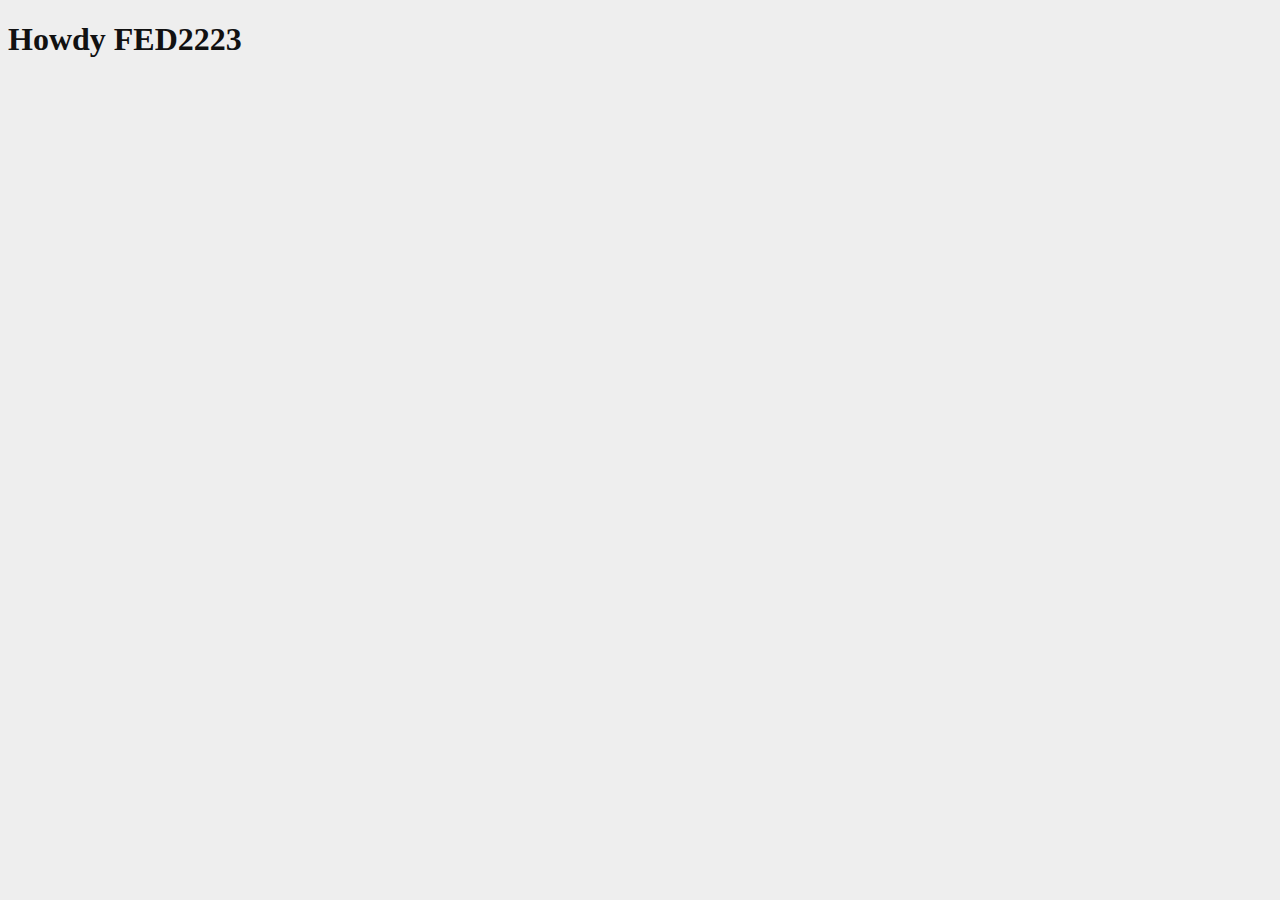
==== index.html @ 49d8e90b "Add files via upload" ====
<!doctype html>
<html lang="nl">
	
<head>
	<meta charset="UTF-8">
	<meta name="author" content="jouw naam">
	<meta name="viewport" content="width=device-width, initial-scale=1">
	
	<title>Howdy FED2223</title>
	
	<link href="styles/style.css" rel="stylesheet">
	<link rel="icon" type="image/svg+xml" href="images/favicon.svg">
</head>

<body>
	<h1>Howdy FED2223</h1>

	<script defer src="scripts/script.js"></script>
</body>
	
</html>
---- styles/style.css ----
/**************/
/* CSS REMEDY */
/**************/
*, *::after, *::before {
  box-sizing:border-box;  
}

button, summary {
	cursor: pointer;
}





/*********************/
/* CUSTOM PROPERTIES */
/*********************/
:root {
	/* startje */
	--color-text:#111;
	--color-background:#eee;
}





/****************/
/* JOUW STYLING */
/****************/

/* jouw code */

body {
  color:var(--color-text);
  background-color:var(--color-background);
}
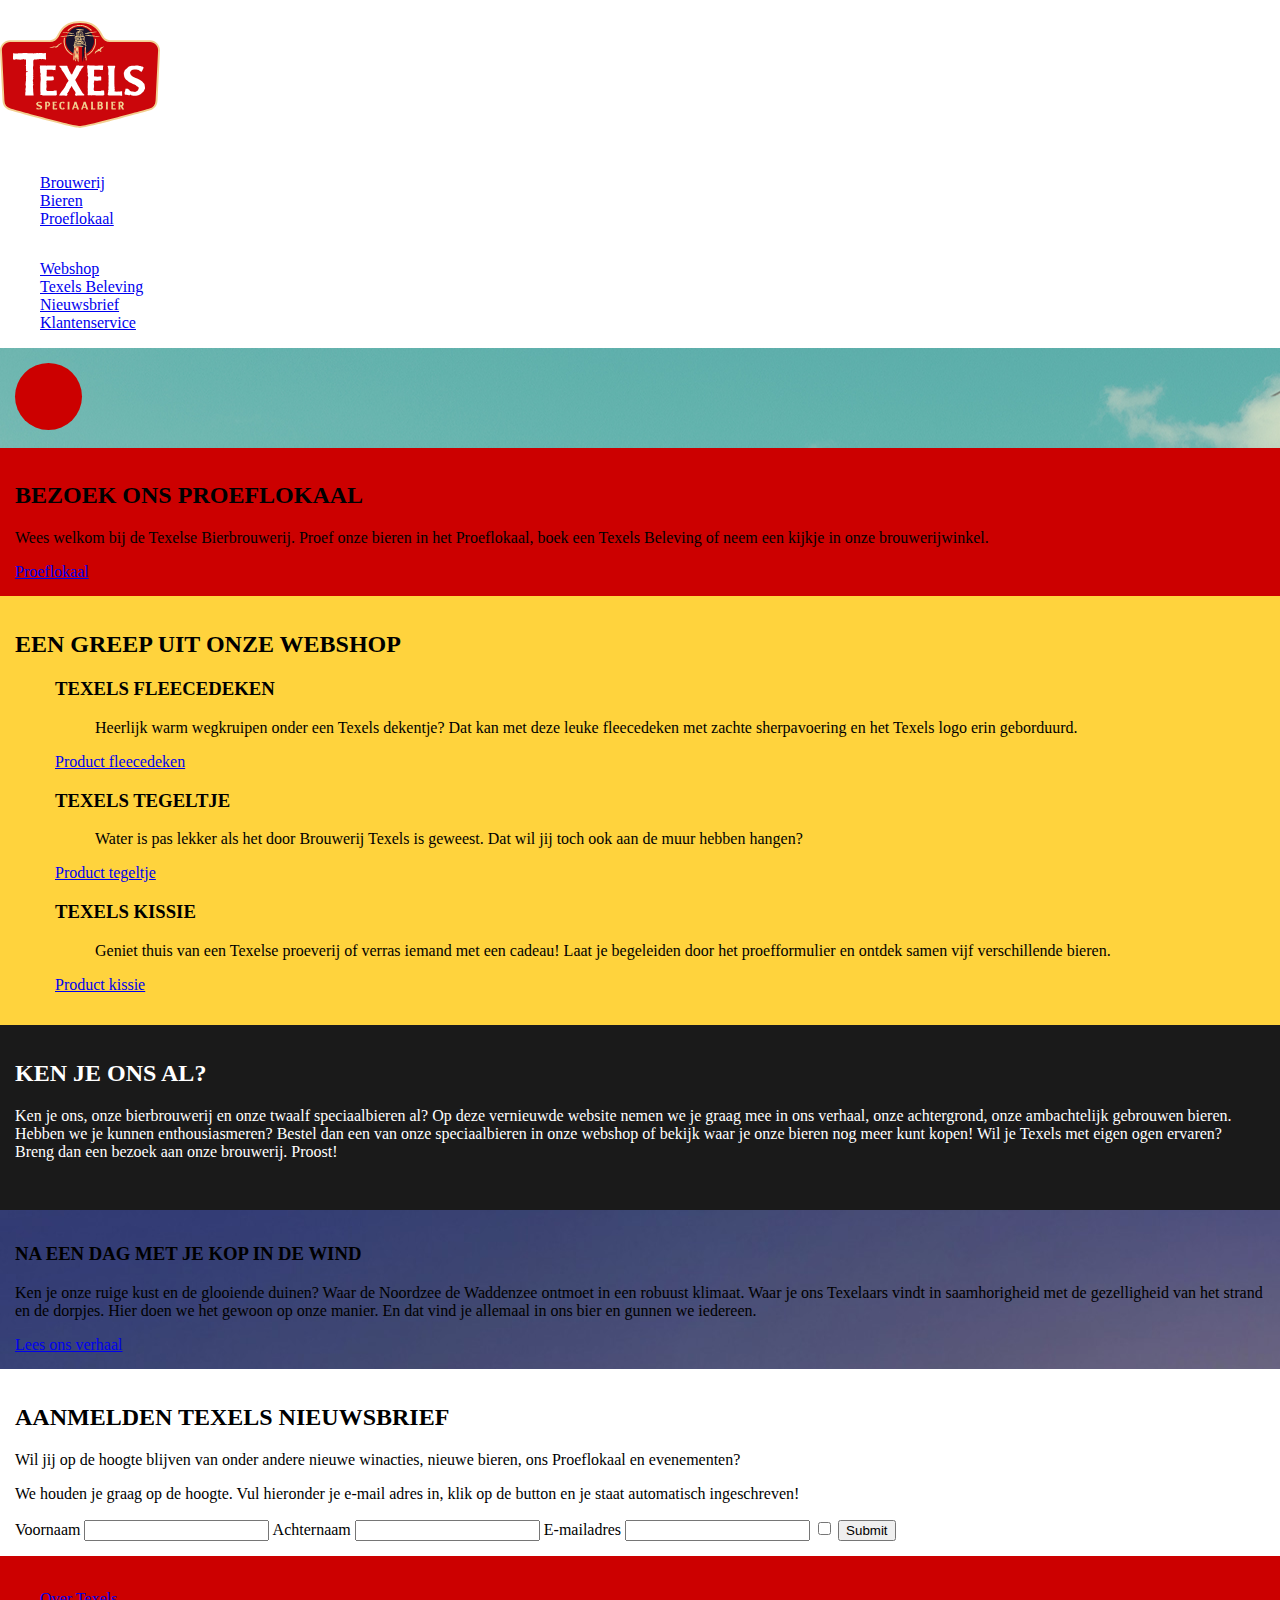
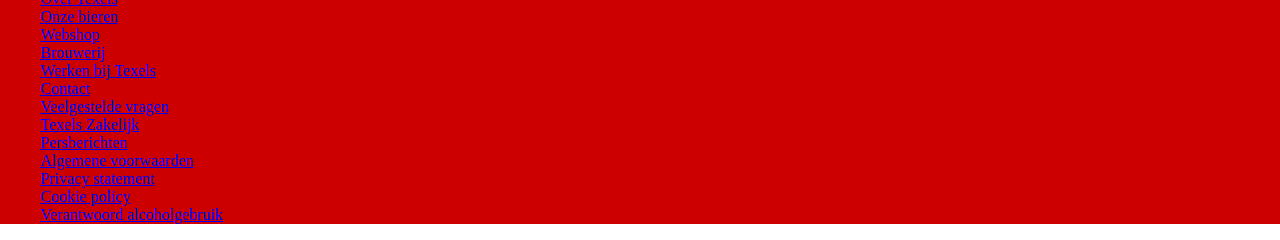
==== commit 2fe8b09a: "Add files via upload" ====
--- a/index.html
+++ b/index.html
@@ -3,17 +3,159 @@
 	
 <head>
 	<meta charset="UTF-8">
-	<meta name="author" content="jouw naam">
+	<meta name="author" content="Lars van Veldhuizen">
 	<meta name="viewport" content="width=device-width, initial-scale=1">
 	
-	<title>Howdy FED2223</title>
+	<title>Texels FED2223</title>
 	
 	<link href="styles/style.css" rel="stylesheet">
-	<link rel="icon" type="image/svg+xml" href="images/favicon.svg">
+	<link rel="icon" type="image/svg+xml" href="images/Texels_Logo.svg">
 </head>
 
 <body>
-	<h1>Howdy FED2223</h1>
+	<header>
+		<h1><img src="images/Texels_Logo.svg" alt="Logo"/></h1>
+		<nav>
+			<ul>
+				<li>
+					<a href="#">Brouwerij</a>
+				</li>
+				<li>
+					<a href="bieren.html">Bieren</a>
+				</li>
+				<li>
+					<a href="#">Proeflokaal</a>
+				</li>
+			</ul>
+		</nav>
+		<nav>
+			<ul>
+				<li>
+					<a href="#">Webshop</a>	
+				</li>
+				<li>
+					<a href="#">Texels Beleving</a>
+				</li>
+				<li>
+					<a href="#">Nieuwsbrief</a>
+				</li>
+				<li>
+					<a href="#">Klantenservice</a>
+				</li>
+			</ul>
+		</nav>
+	</header>
+
+	<main>
+		<section>
+			<button></button>
+		</section>
+		<section>
+			<h2>Bezoek ons Proeflokaal</h2>
+			<p>Wees welkom bij de Texelse Bierbrouwerij. Proef onze bieren in het Proeflokaal, boek een Texels Beleving of neem een kijkje in onze brouwerijwinkel.</p>
+			<a href="#">Proeflokaal</a>
+			<image></image>
+		</section>
+		<section>
+			<h2>Een greep uit onze webshop</h2>
+			<ul>
+				<li>
+					<h3>Texels fleecedeken</h3>
+					<figure><figcaption>Heerlijk warm wegkruipen onder een Texels dekentje? Dat kan met deze leuke fleecedeken met zachte sherpavoering en het Texels logo erin geborduurd.</figcaption></figure>
+					<a href="#">Product fleecedeken</a>
+				</li>
+				<li>
+					<h3>Texels tegeltje</h3>
+					<figure><figcaption>Water is pas lekker als het door Brouwerij Texels is geweest. Dat wil jij toch ook aan de muur hebben hangen?</figcaption></figure>
+					<a href="#">Product tegeltje</a>
+				</li>
+				<li>
+					<h3>Texels kissie</h3>
+					<figure><figcaption>Geniet thuis van een Texelse proeverij of verras iemand met een cadeau! Laat je begeleiden door het proefformulier en ontdek samen vijf verschillende bieren.</figcaption></figure>
+					<a href="#">Product kissie</a>
+				</li>
+			</ul>
+		</section>
+		<section>
+			<h2>Ken je ons al?</h2>
+			<p>Ken je ons, onze bierbrouwerij en onze twaalf speciaalbieren al? Op deze vernieuwde website nemen we je graag mee in ons verhaal, onze achtergrond, onze ambachtelijk gebrouwen bieren. Hebben we je kunnen enthousiasmeren? Bestel dan een van onze speciaalbieren in onze webshop of bekijk waar je onze bieren nog meer kunt kopen! Wil je Texels met eigen ogen ervaren? Breng dan een bezoek aan onze brouwerij. Proost!</p>
+			<image></image>
+		</section>
+		<section>
+			<div>
+				<h3>Na een dag met je kop in de wind</h3>
+				<p>Ken je onze ruige kust en de glooiende duinen? Waar de Noordzee de Waddenzee ontmoet in een robuust klimaat. Waar je ons Texelaars vindt in saamhorigheid met de gezelligheid van het strand en de dorpjes. Hier doen we het gewoon op onze manier. En dat vind je allemaal in ons bier en gunnen we iedereen.</p>
+				<a href="#">Lees ons verhaal</a>
+			</div>
+		</section>
+		<section>
+			<h2>Aanmelden Texels nieuwsbrief</h2>
+			<p>Wil jij op de hoogte blijven van onder andere nieuwe winacties, nieuwe bieren, ons Proeflokaal en evenementen?</p>
+			<p>We houden je graag op de hoogte. Vul hieronder je e-mail adres in, klik op de button en je staat automatisch ingeschreven! </p>
+			<form>
+				<label for="Vnaam">Voornaam</label>
+				<input type="text" label="Vnaam">
+				<label for="Anaam">Achternaam</label>
+				<input type="text" label="Anaam">
+				<label for="Email">E-mailadres</label>
+				<input type="text" label="Email">
+				<label for="Nieuws"></label>
+				<input type="checkbox" label="Nieuws">
+				<label for="Aanmelden"></label>
+				<input type="submit" label="Aanmelden">
+			</form>
+		</section>
+	</main>
+
+	<footer>
+		<image></image>
+		<image></image>
+		<image></image>
+		<image></image>
+		<image></image>
+		<ul>
+			<li>
+				<a href="#">Over Texels</a>
+			</li>
+			<li>
+				<a href="bieren.html">Onze bieren</a>
+			</li>
+			<li>
+				<a href="#">Webshop</a>
+			</li>
+			<li>
+				<a href="#">Brouwerij</a>
+			</li>
+			<li>
+				<a href="#">Werken bij Texels</a>
+			</li>
+			<li>
+				<a href="#">Contact</a>
+			</li>
+			<li>
+				<a href="#">Veelgestelde vragen</a>
+			</li>
+			<li>
+				<a href="#">Texels Zakelijk</a>
+			</li>
+			<li>
+				<a href="#">Persberichten</a>
+			</li>
+			<li>
+				<a href="#">Algemene voorwaarden</a>
+			</li>
+			<li>
+				<a href="#">Privacy statement</a>
+			</li>
+			<li>
+				<a href="#">Cookie policy</a>
+			</li>
+			<li>
+				<a href="#">Verantwoord alcoholgebruik</a>
+			</li>
+		</ul>
+	</footer>
+
 
 	<script defer src="scripts/script.js"></script>
 </body>
--- a/styles/style.css
+++ b/styles/style.css
@@ -17,9 +17,14 @@
 /* CUSTOM PROPERTIES */
 /*********************/
 :root {
-	/* startje */
-	--color-text:#111;
-	--color-background:#eee;
+	--font-titels: "Interstate", sans-serif;
+	--font-platte_tekst: "Garamond", sans-serif;
+	--color-huisstijl-zwart:rgb(0, 0, 0);
+	--color-huisstijl-grijs:rgb(26, 26, 26);
+	--color-huisstijl-wit:rgb(255, 255, 255);
+	--color-huisstijl-rood: rgb(204, 0, 0); 
+	--color-huisstijl-geel: rgb(255, 211, 61);
+
 }
 
 
@@ -30,10 +35,117 @@
 /* JOUW STYLING */
 /****************/
 
-/* jouw code */
-
 body {
   color:var(--color-text);
   background-color:var(--color-background);
+  margin: 0;
 }
 
+h2, h3{
+	text-transform: uppercase;
+}
+
+ul{
+	list-style-type: none;
+}
+
+/**********/
+/* HEADER */
+/**********/
+
+header{
+	display: grid;
+	background-color: var(--color-huisstijl-wit);
+	width: 100%;
+}
+
+header ul{
+	display: grid;
+
+}
+
+h1 img{
+	width: 5em;
+}
+
+/************/
+/* SECTIONS */
+/************/
+section{
+	padding: 15px;
+}
+
+
+/*************/
+/* SECTION 1 */
+/*************/
+
+section:nth-child(1){
+	background-image: url("/images/Achtergrond.jpeg");
+	width: 100%;
+
+}
+
+section:nth-child(1) button{
+	height: 5em;
+	width: 5em;
+	background-color: var(--color-huisstijl-rood);
+	border-radius: 5em;
+	border: none;
+
+}
+
+/*************/
+/* SECTION 2 */
+/*************/
+section:nth-child(2){
+	background-color: var(--color-huisstijl-rood);
+	width: 100%;
+
+}
+
+
+/*************/
+/* SECTION 3 */
+/*************/
+section:nth-child(3){
+	background-color: var(--color-huisstijl-geel);
+	width: 100%;
+
+}
+
+/*************/
+/* SECTION 4 */
+/*************/
+section:nth-child(4){
+	background-color: var(--color-huisstijl-grijs);
+	color: var(--color-huisstijl-wit);
+	width: 100%;
+
+
+}
+
+/*************/
+/* SECTION 5 */
+/*************/
+section:nth-child(5){
+	background-image: url("/images/Strand_met_zonsondergang.jpeg");
+	width: 100%;
+
+}
+
+/*************/
+/* SECTION 6 */
+/*************/
+section:nth-child(6){
+	background-color: var(--color-huisstijl-wit);
+	width: 100%;
+
+}
+
+/**********/
+/* FOOTER */
+/**********/
+footer{
+	background-color: var(--color-huisstijl-rood);
+}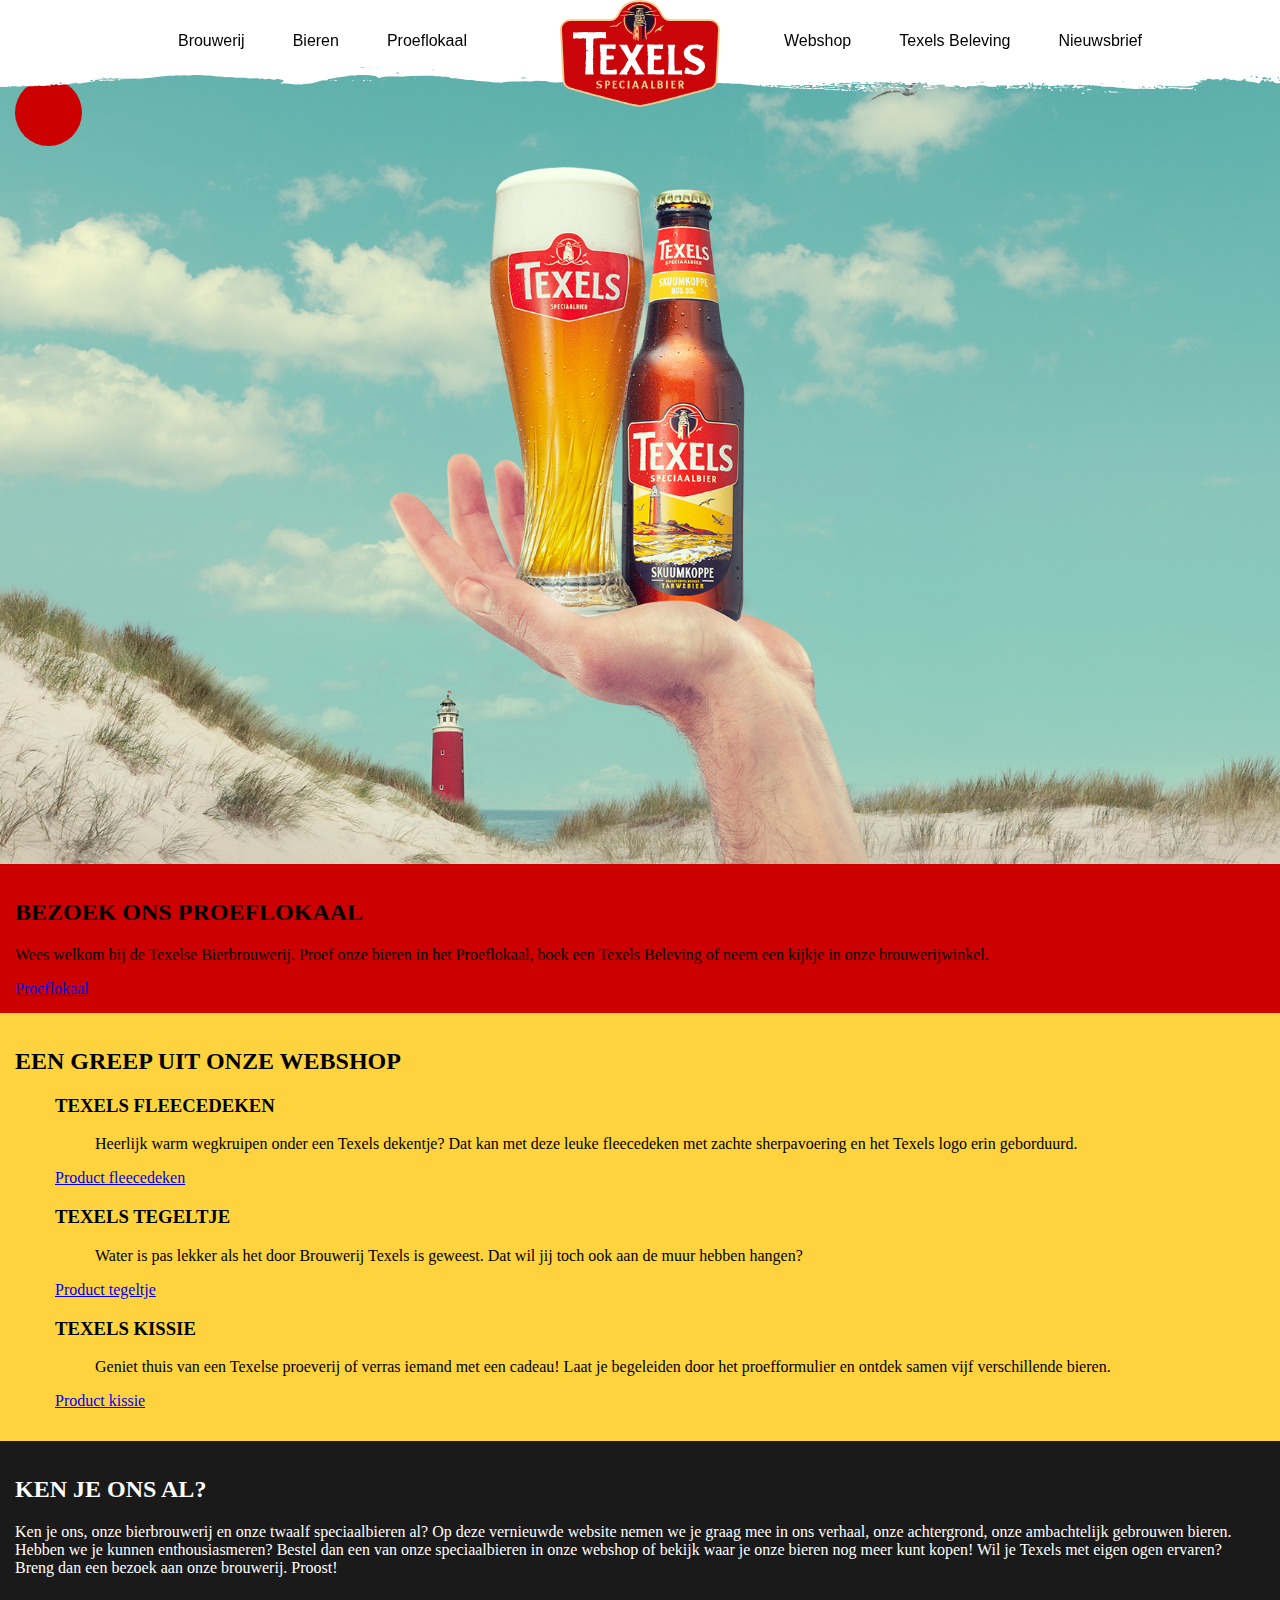
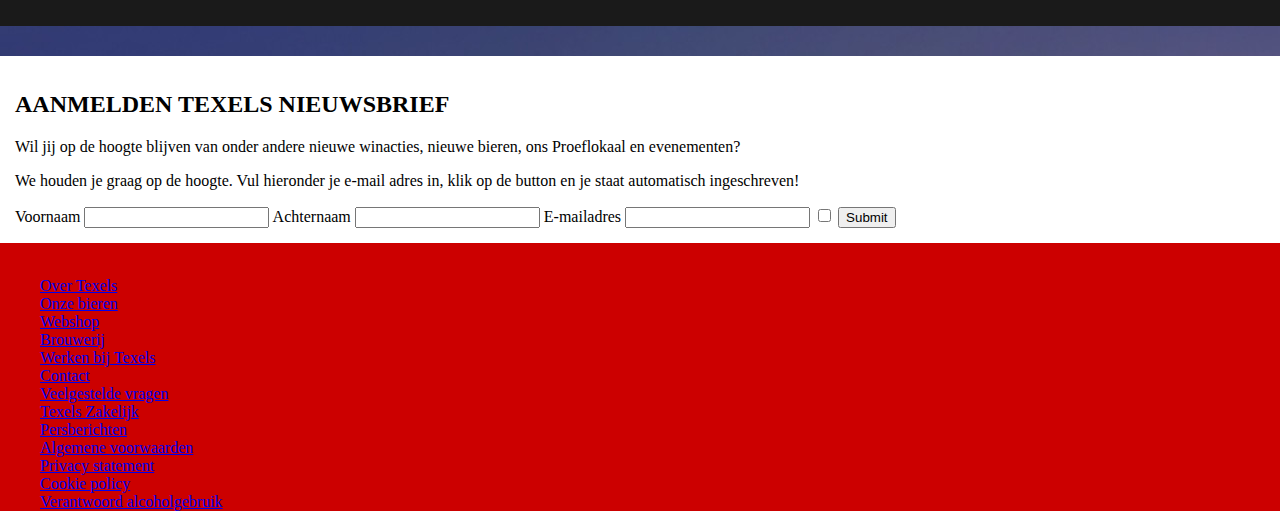
==== commit 4293085c: "Add files via upload" ====
--- a/index.html
+++ b/index.html
@@ -14,8 +14,11 @@
 
 <body>
 	<header>
+
 		<h1><img src="images/Texels_Logo.svg" alt="Logo"/></h1>
+		
 		<nav>
+			<button><img aria-hidden="true" src="images/icon-menu.svg" alt="hamburger_menu" /></button>
 			<ul>
 				<li>
 					<a href="#">Brouwerij</a>
@@ -26,10 +29,6 @@
 				<li>
 					<a href="#">Proeflokaal</a>
 				</li>
-			</ul>
-		</nav>
-		<nav>
-			<ul>
 				<li>
 					<a href="#">Webshop</a>	
 				</li>
@@ -39,12 +38,12 @@
 				<li>
 					<a href="#">Nieuwsbrief</a>
 				</li>
-				<li>
-					<a href="#">Klantenservice</a>
-				</li>
 			</ul>
 		</nav>
 	</header>
+	<div></div>
+	
+	
 
 	<main>
 		<section>
--- a/styles/style.css
+++ b/styles/style.css
@@ -32,7 +32,7 @@
 
 
 /****************/
-/* JOUW STYLING */
+/* ALGEMEEN */
 /****************/
 
 body {
@@ -49,24 +49,196 @@
 	list-style-type: none;
 }
 
+
+
+
+
+/****************/
+/* JS CLASSLIST */
+/****************/
+.menuOpen{
+	bottom:0;
+	background-color: var(--color-huisstijl-grijs);
+	position: fixed;
+	top: 4em;
+}
+
+.tekstKleurWit{
+	color: var(--color-huisstijl-wit);
+
+}
+
+.centerMenu{
+	transform: translateY(0%);
+}
+
+
+
+
+
+
+
 /**********/
 /* HEADER */
 /**********/
 
 header{
+	width: 100%;
 	display: grid;
 	background-color: var(--color-huisstijl-wit);
-	width: 100%;
-}
-
-header ul{
-	display: grid;
-
-}
-
-h1 img{
+	position:fixed;
+	bottom: -6em;
+	left:0; 
+	right:0;
+	z-index: 50;
+	transition: 0.3s;
+}
+
+@media (min-width:60em) {
+	header {
+		position:sticky;
+		top: 0em;
+		bottom:unset;
+		height: 4em;
+	}
+}
+
+header::after{
+	background-image: url("../images/white-paint-down.svg");
+	content: "";
+    display: block;
+    width: 100%;
+    position: absolute;
+    top: 4rem;
+    left: 0;
+    padding-top: 30px;
+    background-position: 50%;
+    z-index: 0;
+}
+
+header button{
+	background: none;
+	border: 0;
+	position: fixed;
+	bottom: .5em;
+	left: .5em;
+}
+
+@media (min-width:60em) {
+	header button{
+		display: none;
+	}
+}
+
+header h1{
+	margin:0;
+}
+
+header nav{
+	z-index: 100;
+
+}
+
+
+header nav ul{
+	display: flex;
+	justify-content: center;
+	flex-direction: column;
+	transform: translateY(100%);
+}
+
+@media (min-width:60em){
+	header nav ul{
+		display: flex;
+		padding-top: 1em;
+		justify-content: center;
+		flex-direction: row;
+		transform: translateY(0%);
+	}
+}
+
+header h1 img{
 	width: 5em;
-}
+	position: fixed;
+	top: 0;
+	left: 50%;
+	right: 50%;
+	transform: translateX(-50%);
+	z-index: 10;
+}
+
+header nav ul li{
+	text-align: center;
+}
+
+header nav ul li:nth-child(3) {
+	margin-right: 0;
+}
+
+header nav ul li:nth-child(4) {
+	margin-left: 0;
+}
+
+
+@media (min-width:60em){
+header nav ul li:nth-child(3) {
+	margin-right: 100px;
+}
+
+header nav ul li:nth-child(4) {
+	margin-left: 169px;
+}
+}
+
+
+header nav ul li a{
+	padding: 24px;	
+	color: black;
+	font-family: var(--font-titels);
+	text-decoration: none;
+}
+
+
+
+
+
+
+
+/********/
+/* DIVS */
+/********/
+
+body div:nth-of-type(1){
+	background-color: white;
+	position:sticky;
+	top: 0em;
+	bottom:unset;
+	height: 4em;
+	z-index: 0;
+}
+
+@media (min-width:60em){
+body div:nth-of-type(1){
+	display: none;
+}
+}
+
+body div:nth-of-type(1)::after{
+	background-image: url("../images/white-paint-down.svg");
+	content: "";
+    display: block;
+    width: 100%;
+    position: absolute;
+    top: 4rem;
+    left: 0;
+    padding-top: 30px;
+    background-position: 50%;
+    z-index: 0;
+}
+
+
+
+
 
 /************/
 /* SECTIONS */
@@ -76,14 +248,20 @@
 }
 
 
-/*************/
-/* SECTION 1 */
-/*************/
+
+
+
+/****************/
+/* VIDEO SECTION*/
+/****************/
 
 section:nth-child(1){
-	background-image: url("/images/Achtergrond.jpeg");
-	width: 100%;
-
+	background-image: url("../images/Achtergrond.jpeg");
+	background-size: cover;
+	background-position: center;
+	background-repeat: no-repeat;
+	height: 50em;
+	width: 100%;
 }
 
 section:nth-child(1) button{
@@ -95,6 +273,10 @@
 
 }
 
+
+
+
+
 /*************/
 /* SECTION 2 */
 /*************/
@@ -113,6 +295,10 @@
 	width: 100%;
 
 }
+
+
+
+
 
 /*************/
 /* SECTION 4 */
@@ -125,14 +311,22 @@
 
 }
 
+
+
+
+
 /*************/
 /* SECTION 5 */
 /*************/
 section:nth-child(5){
-	background-image: url("/images/Strand_met_zonsondergang.jpeg");
-	width: 100%;
-
-}
+	background-image: url("../images/Strand_met_zonsondergang.jpeg");
+	width: 100%;
+
+}
+
+
+
+
 
 /*************/
 /* SECTION 6 */
@@ -142,6 +336,10 @@
 	width: 100%;
 
 }
+
+
+
+
 
 /**********/
 /* FOOTER */
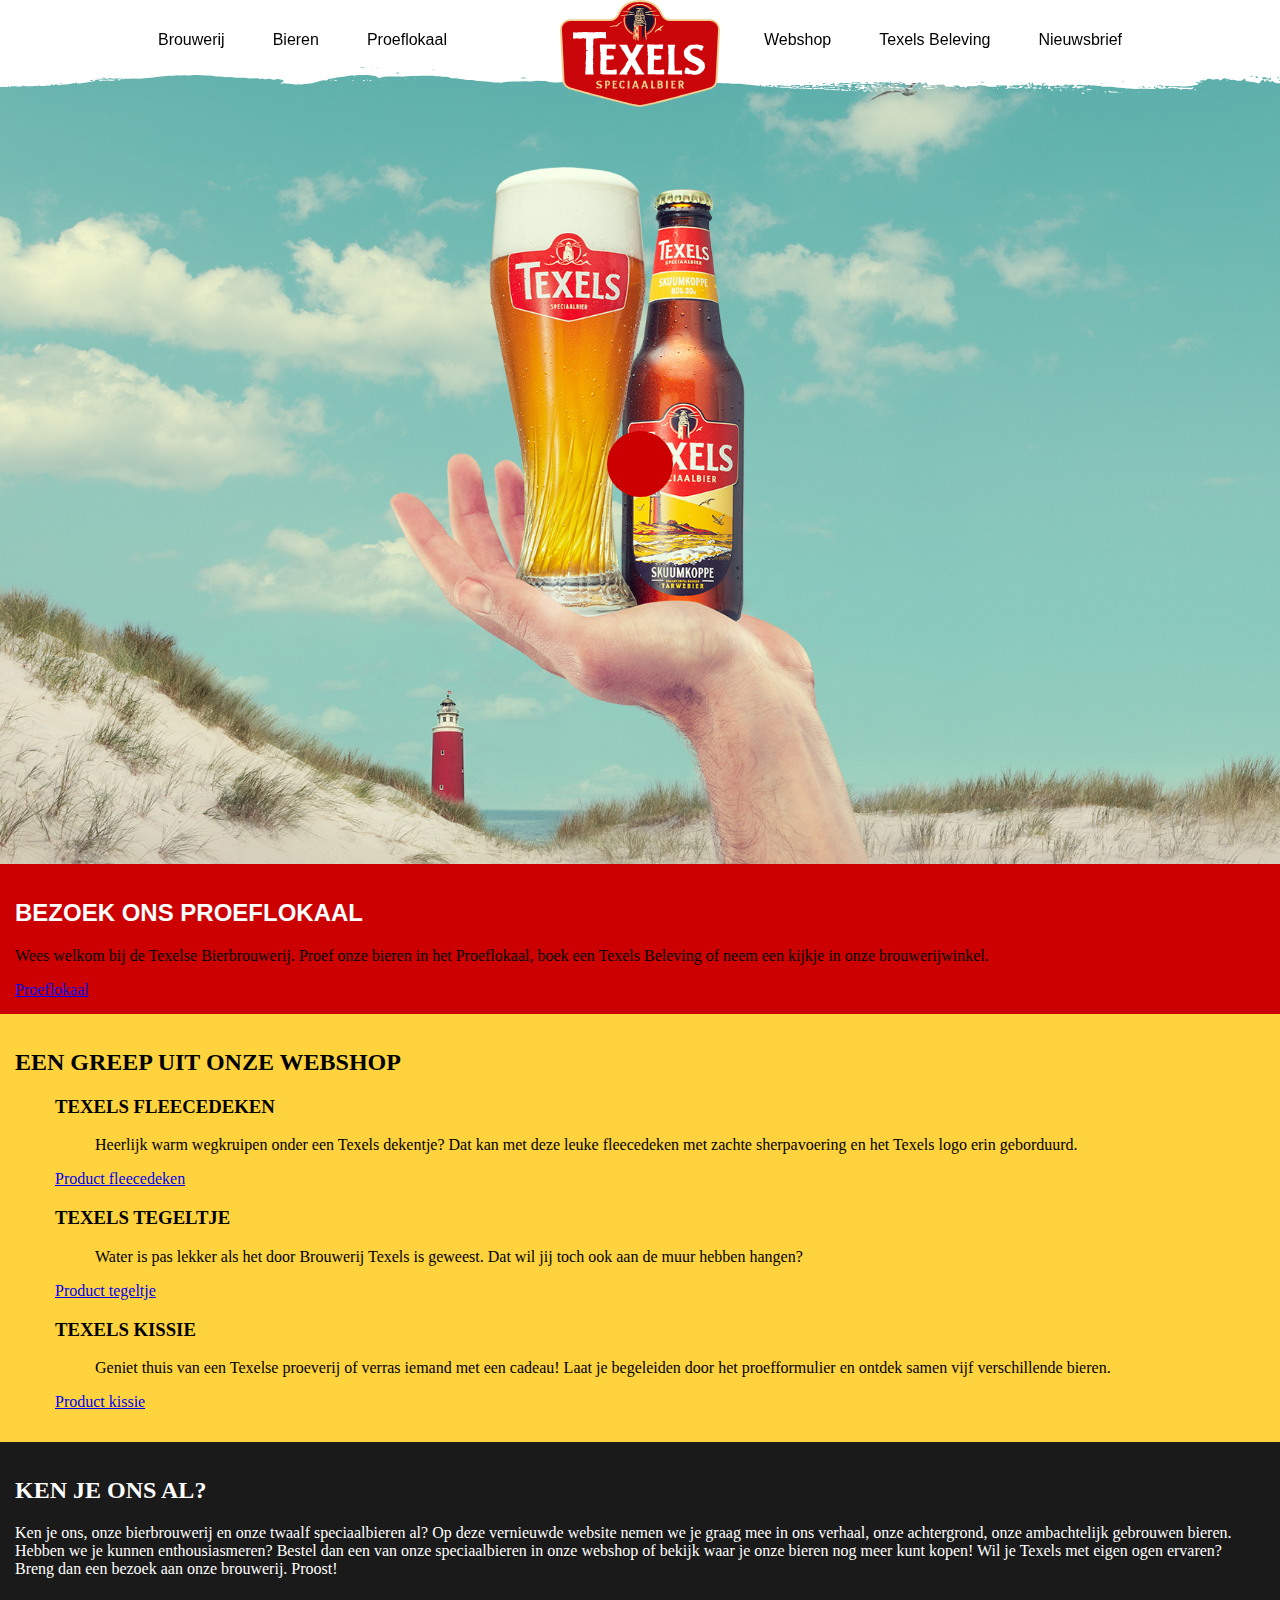
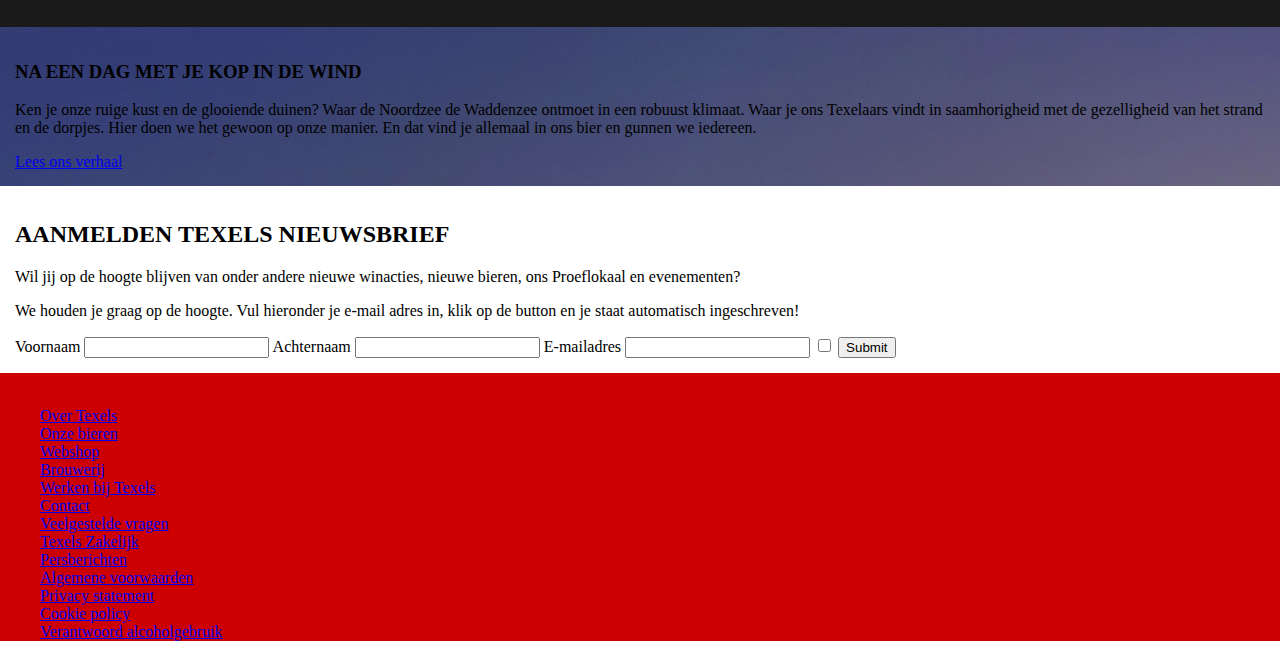
==== commit 970fcd54: "Add files via upload" ====
--- a/index.html
+++ b/index.html
@@ -41,7 +41,6 @@
 			</ul>
 		</nav>
 	</header>
-	<div></div>
 	
 	
 
--- a/styles/style.css
+++ b/styles/style.css
@@ -17,7 +17,7 @@
 /* CUSTOM PROPERTIES */
 /*********************/
 :root {
-	--font-titels: "Interstate", sans-serif;
+	--font-titels: "tgn-soft-round-con", sans-serif;
 	--font-platte_tekst: "Garamond", sans-serif;
 	--color-huisstijl-zwart:rgb(0, 0, 0);
 	--color-huisstijl-grijs:rgb(26, 26, 26);
@@ -25,6 +25,13 @@
 	--color-huisstijl-rood: rgb(204, 0, 0); 
 	--color-huisstijl-geel: rgb(255, 211, 61);
 
+	--header-links-kleur: var(--color-huisstijl-zwart);
+	--header-links-kleur-klein: var(--color-huisstijl-wit);
+	--header-achtergrond-kleur: var(--color-huisstijl-wit);
+	--header-achtergrond-kleur-klein: var(--color-huisstijl-grijs);
+	--button-kleur-videosectie: var(--color-huisstijl-rood);
+	--h2titel-videosectie: var(--color-huisstijl-wit);
+	--h2titel-proeflokaal: var(--color-huisstijl-wit)
 }
 
 
@@ -36,8 +43,6 @@
 /****************/
 
 body {
-  color:var(--color-text);
-  background-color:var(--color-background);
   margin: 0;
 }
 
@@ -48,31 +53,6 @@
 ul{
 	list-style-type: none;
 }
-
-
-
-
-
-/****************/
-/* JS CLASSLIST */
-/****************/
-.menuOpen{
-	bottom:0;
-	background-color: var(--color-huisstijl-grijs);
-	position: fixed;
-	top: 4em;
-}
-
-.tekstKleurWit{
-	color: var(--color-huisstijl-wit);
-
-}
-
-.centerMenu{
-	transform: translateY(0%);
-}
-
-
 
 
 
@@ -83,24 +63,18 @@
 /**********/
 
 header{
-	width: 100%;
 	display: grid;
-	background-color: var(--color-huisstijl-wit);
-	position:fixed;
-	bottom: -6em;
-	left:0; 
-	right:0;
+	background-color: var(--header-achtergrond-kleur);
+	position:sticky;
+	min-height: 4em;
+	top: 0;
 	z-index: 50;
-	transition: 0.3s;
-}
-
-@media (min-width:60em) {
-	header {
-		position:sticky;
-		top: 0em;
-		bottom:unset;
-		height: 4em;
-	}
+}
+
+header{
+	min-height: 4em;
+	top: 0;
+	z-index: 50;
 }
 
 header::after{
@@ -116,18 +90,28 @@
     z-index: 0;
 }
 
-header button{
+
+
+
+
+/*******/
+/* NAV */
+/*******/
+
+header nav {
+	position: fixed;
+	bottom: 0; 
+	left: 0;
+	right:0;
+	background-color: white;
+}
+
+header nav button{
 	background: none;
 	border: 0;
-	position: fixed;
-	bottom: .5em;
-	left: .5em;
-}
-
-@media (min-width:60em) {
-	header button{
-		display: none;
-	}
+	z-index: 50;
+	position: relative;
+	background-color: white;
 }
 
 header h1{
@@ -138,13 +122,26 @@
 	z-index: 100;
 
 }
-
 
 header nav ul{
 	display: flex;
 	justify-content: center;
 	flex-direction: column;
 	transform: translateY(100%);
+	position: fixed;
+	inset: 0;
+	background-color: var(--header-achtergrond-kleur-klein);
+	margin: 0;
+	padding: 0;
+	list-style: none;
+}
+
+header.menuOpen nav ul{
+	transform: translateY(0);
+}
+
+header.menuOpen nav ul li a{
+	color: var(--header-links-kleur-klein);
 }
 
 @media (min-width:60em){
@@ -179,7 +176,6 @@
 	margin-left: 0;
 }
 
-
 @media (min-width:60em){
 header nav ul li:nth-child(3) {
 	margin-right: 100px;
@@ -190,51 +186,37 @@
 }
 }
 
-
 header nav ul li a{
 	padding: 24px;	
-	color: black;
 	font-family: var(--font-titels);
 	text-decoration: none;
-}
-
-
-
-
-
-
-
-/********/
-/* DIVS */
-/********/
-
-body div:nth-of-type(1){
-	background-color: white;
-	position:sticky;
-	top: 0em;
-	bottom:unset;
-	height: 4em;
-	z-index: 0;
-}
-
-@media (min-width:60em){
-body div:nth-of-type(1){
-	display: none;
-}
-}
-
-body div:nth-of-type(1)::after{
-	background-image: url("../images/white-paint-down.svg");
-	content: "";
-    display: block;
-    width: 100%;
-    position: absolute;
-    top: 4rem;
-    left: 0;
-    padding-top: 30px;
-    background-position: 50%;
-    z-index: 0;
-}
+	color: var(--header-links-kleur);
+}
+
+@media (min-width:60em) {
+	header nav{
+		position: relative;
+		background-color: transparent;	
+	}
+
+	header nav button{
+		display: none;
+	}
+
+	header nav ul{
+		position: relative;
+		background-color: transparent;
+	}
+
+	header.menuOpen nav ul li a{
+		color: var(--header-links-kleur);
+	}
+}
+
+
+
+
+
 
 
 
@@ -243,6 +225,7 @@
 /************/
 /* SECTIONS */
 /************/
+
 section{
 	padding: 15px;
 }
@@ -262,15 +245,17 @@
 	background-repeat: no-repeat;
 	height: 50em;
 	width: 100%;
+	display: flex;
+	justify-content: center;
+	align-items: center;	
 }
 
 section:nth-child(1) button{
 	height: 5em;
 	width: 5em;
-	background-color: var(--color-huisstijl-rood);
+	background-color: var(--button-kleur-videosectie);
 	border-radius: 5em;
 	border: none;
-
 }
 
 
@@ -285,6 +270,14 @@
 	width: 100%;
 
 }
+
+section:nth-child(2) h2{
+	font-family: var(--font-titels);
+	color: var(--h2titel-proeflokaal);
+}
+
+
+
 
 
 /*************/
@@ -307,8 +300,6 @@
 	background-color: var(--color-huisstijl-grijs);
 	color: var(--color-huisstijl-wit);
 	width: 100%;
-
-
 }
 
 
@@ -321,7 +312,6 @@
 section:nth-child(5){
 	background-image: url("../images/Strand_met_zonsondergang.jpeg");
 	width: 100%;
-
 }
 
 
@@ -334,7 +324,6 @@
 section:nth-child(6){
 	background-color: var(--color-huisstijl-wit);
 	width: 100%;
-
 }
 
 
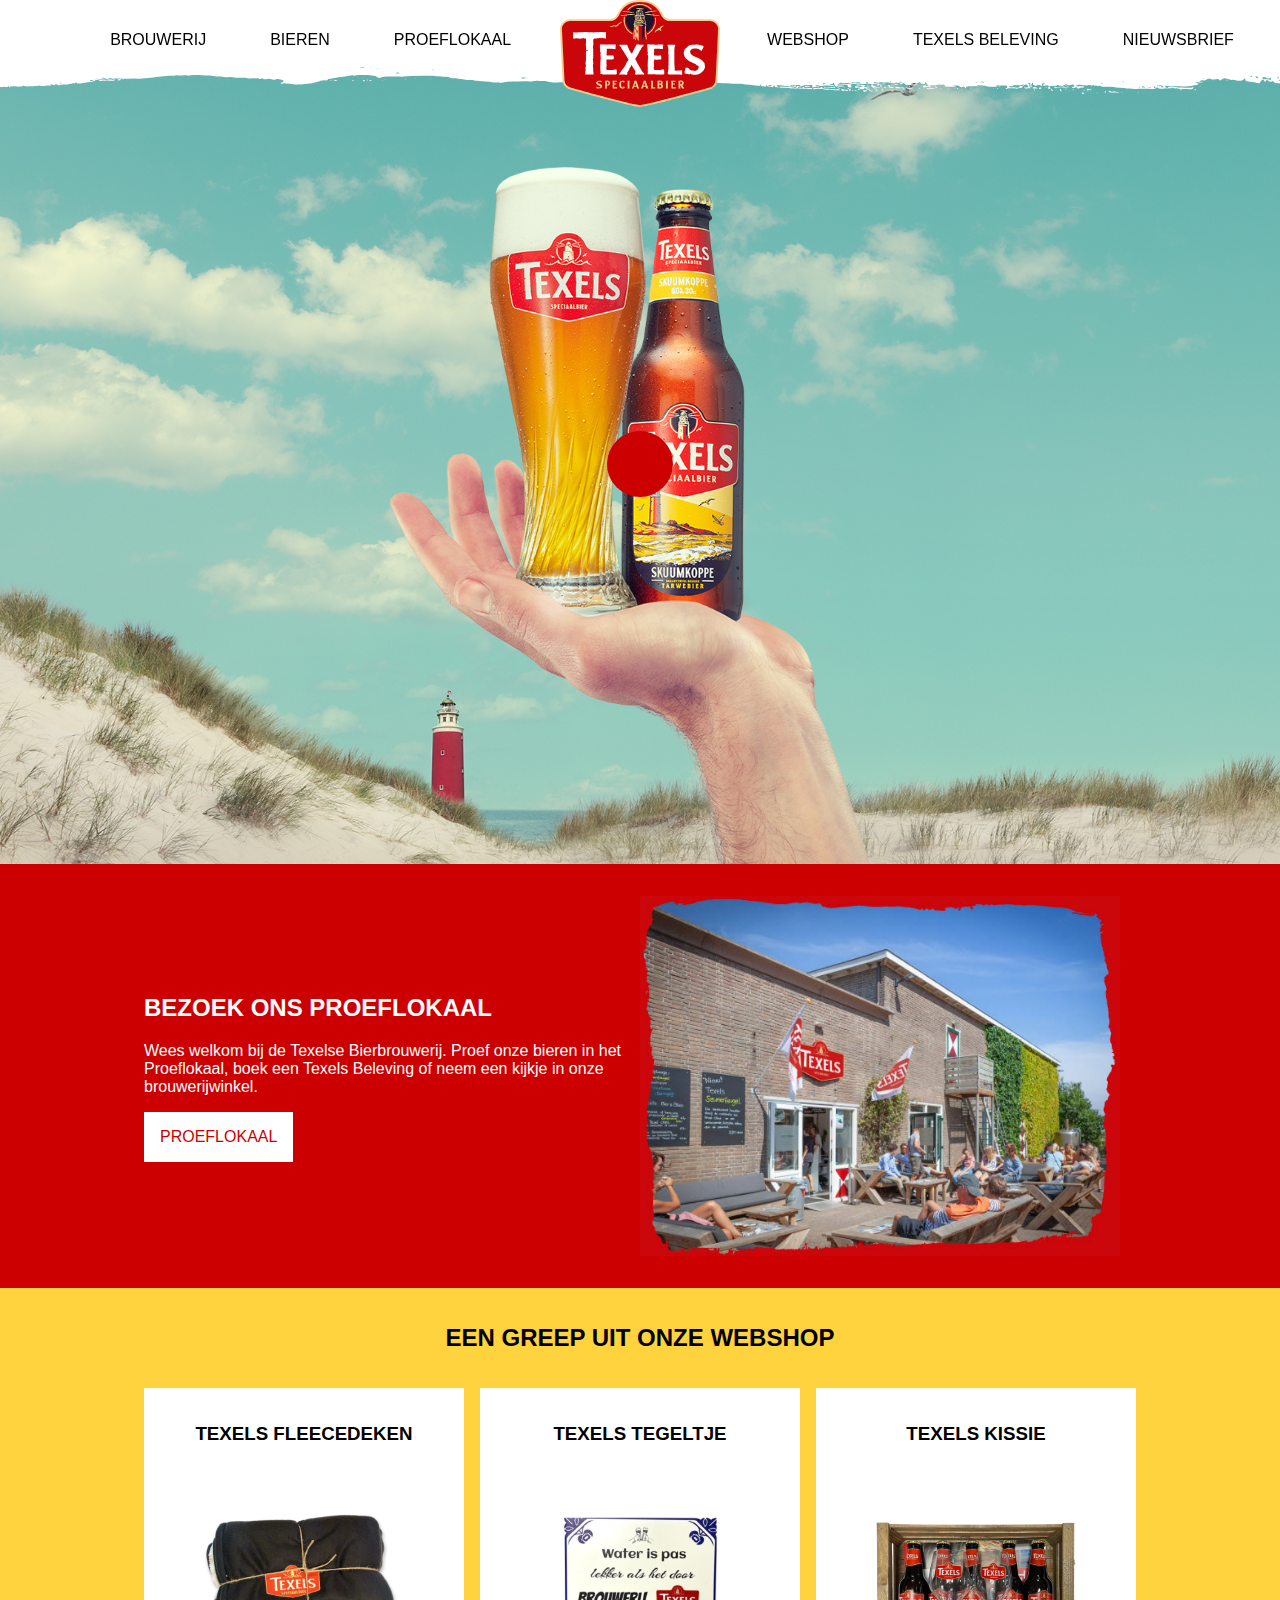
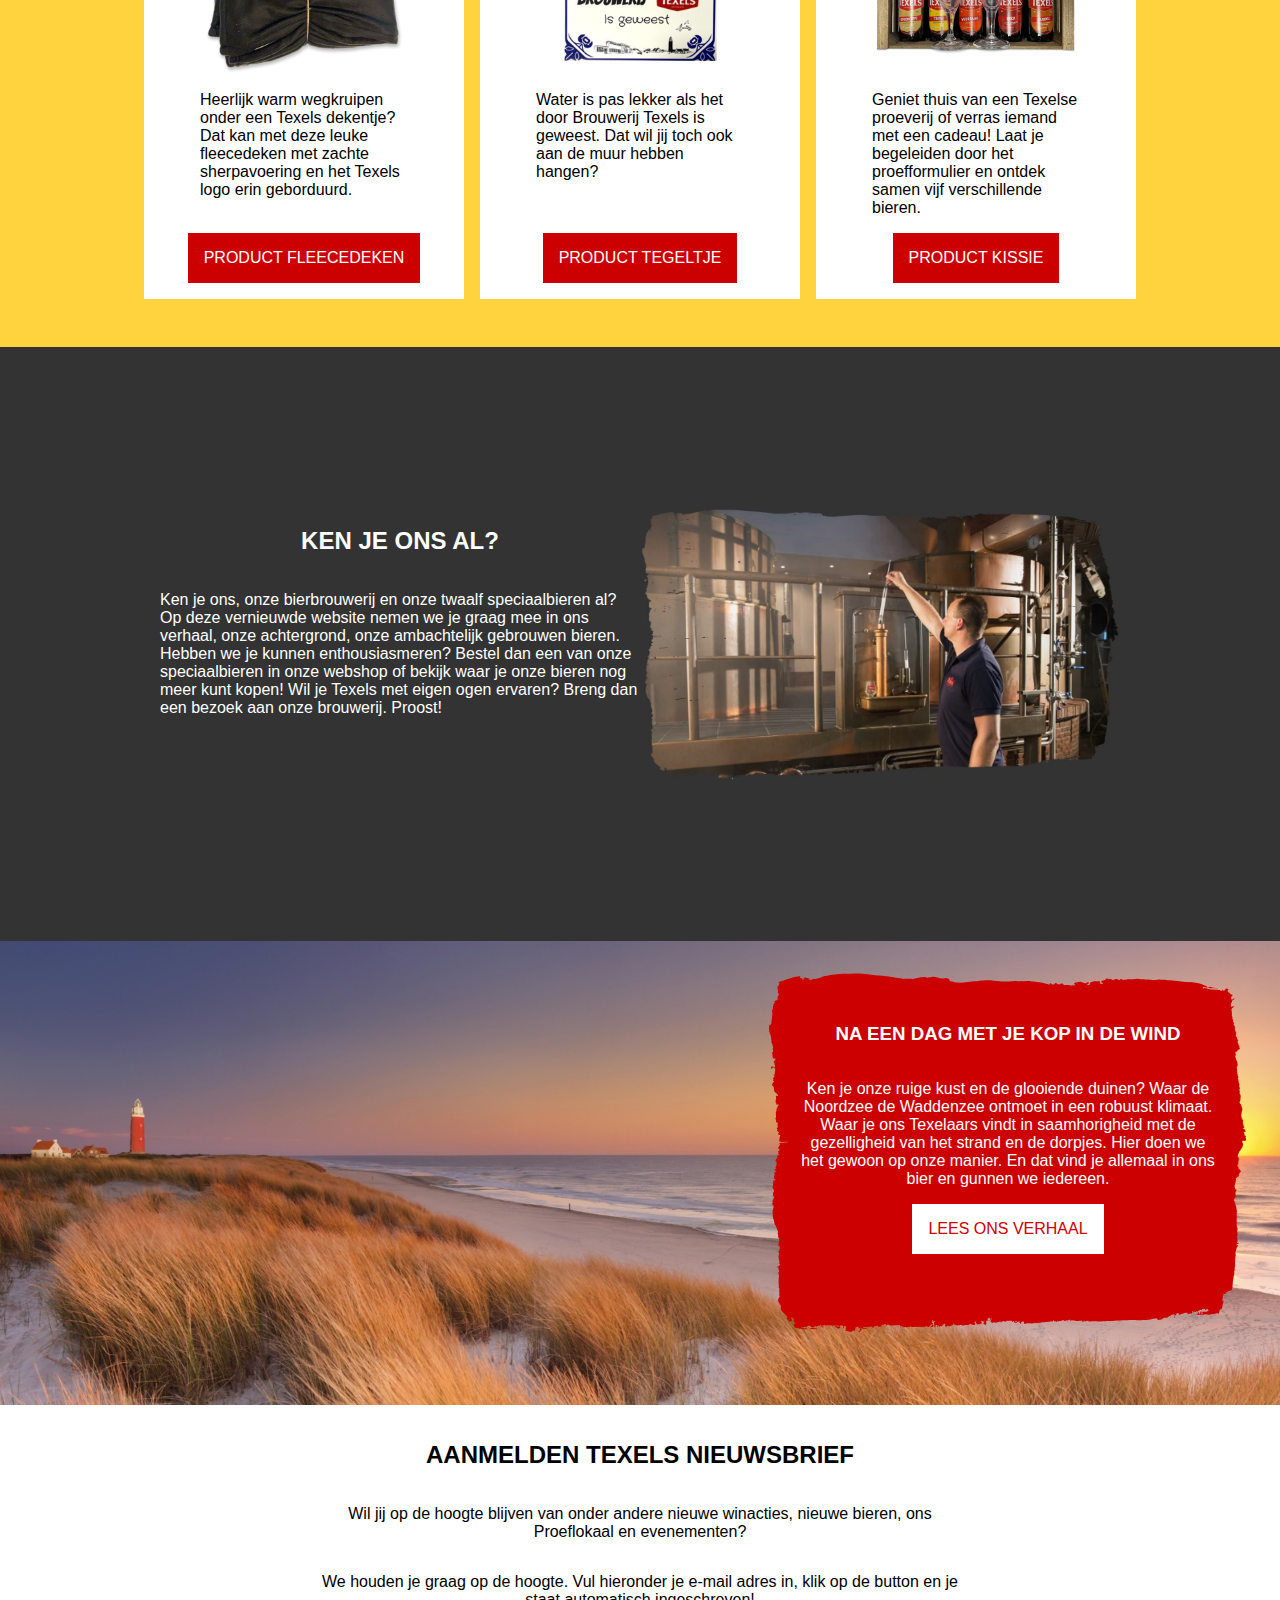
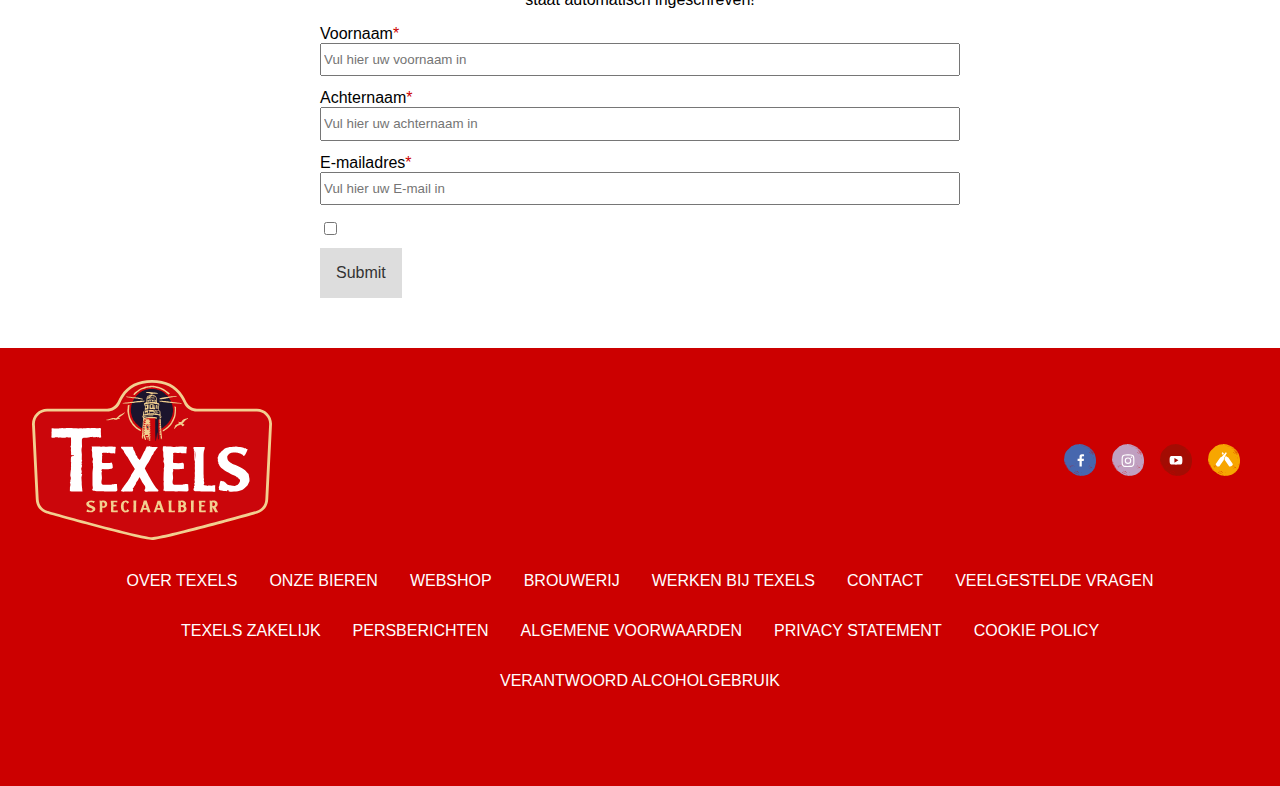
==== commit c1d4c647: "Add files via upload" ====
--- a/index.html
+++ b/index.html
@@ -49,35 +49,39 @@
 			<button></button>
 		</section>
 		<section>
-			<h2>Bezoek ons Proeflokaal</h2>
-			<p>Wees welkom bij de Texelse Bierbrouwerij. Proef onze bieren in het Proeflokaal, boek een Texels Beleving of neem een kijkje in onze brouwerijwinkel.</p>
-			<a href="#">Proeflokaal</a>
-			<image></image>
+			<div>
+				<h2>Bezoek ons Proeflokaal</h2>
+				<p>Wees welkom bij de Texelse Bierbrouwerij. Proef onze bieren in het Proeflokaal, boek een Texels Beleving of neem een kijkje in onze brouwerijwinkel.</p>
+				<a href="#">Proeflokaal</a>
+			</div>
+			<img src="images/proeflokaal_rood.jpeg" alt="Texels proeflokaal"/>
 		</section>
 		<section>
 			<h2>Een greep uit onze webshop</h2>
 			<ul>
 				<li>
 					<h3>Texels fleecedeken</h3>
-					<figure><figcaption>Heerlijk warm wegkruipen onder een Texels dekentje? Dat kan met deze leuke fleecedeken met zachte sherpavoering en het Texels logo erin geborduurd.</figcaption></figure>
+					<figure><img src="images/TEXELS_fleece.png" alt="Texels fleecedeken"/><figcaption>Heerlijk warm wegkruipen onder een Texels dekentje? Dat kan met deze leuke fleecedeken met zachte sherpavoering en het Texels logo erin geborduurd.</figcaption></figure>
 					<a href="#">Product fleecedeken</a>
 				</li>
 				<li>
 					<h3>Texels tegeltje</h3>
-					<figure><figcaption>Water is pas lekker als het door Brouwerij Texels is geweest. Dat wil jij toch ook aan de muur hebben hangen?</figcaption></figure>
+					<figure><img src="images/TEXELS_tegeltje.png" alt="Texels tegeltje"/><figcaption>Water is pas lekker als het door Brouwerij Texels is geweest. Dat wil jij toch ook aan de muur hebben hangen?</figcaption></figure>
 					<a href="#">Product tegeltje</a>
 				</li>
 				<li>
 					<h3>Texels kissie</h3>
-					<figure><figcaption>Geniet thuis van een Texelse proeverij of verras iemand met een cadeau! Laat je begeleiden door het proefformulier en ontdek samen vijf verschillende bieren.</figcaption></figure>
+					<figure><img src="images/TEXELS_kratje_5flesjes_2glazen-1.png" alt="Texels kissie"/><figcaption>Geniet thuis van een Texelse proeverij of verras iemand met een cadeau! Laat je begeleiden door het proefformulier en ontdek samen vijf verschillende bieren.</figcaption></figure>
 					<a href="#">Product kissie</a>
 				</li>
 			</ul>
 		</section>
 		<section>
-			<h2>Ken je ons al?</h2>
-			<p>Ken je ons, onze bierbrouwerij en onze twaalf speciaalbieren al? Op deze vernieuwde website nemen we je graag mee in ons verhaal, onze achtergrond, onze ambachtelijk gebrouwen bieren. Hebben we je kunnen enthousiasmeren? Bestel dan een van onze speciaalbieren in onze webshop of bekijk waar je onze bieren nog meer kunt kopen! Wil je Texels met eigen ogen ervaren? Breng dan een bezoek aan onze brouwerij. Proost!</p>
-			<image></image>
+			<div>
+				<h2>Ken je ons al?</h2>
+				<p>Ken je ons, onze bierbrouwerij en onze twaalf speciaalbieren al? Op deze vernieuwde website nemen we je graag mee in ons verhaal, onze achtergrond, onze ambachtelijk gebrouwen bieren. Hebben we je kunnen enthousiasmeren? Bestel dan een van onze speciaalbieren in onze webshop of bekijk waar je onze bieren nog meer kunt kopen! Wil je Texels met eigen ogen ervaren? Breng dan een bezoek aan onze brouwerij. Proost!</p>
+			</div>
+			<img src="images/bij_brouwketel_antreciet.jpeg" alt="Brouwketel"/>
 		</section>
 		<section>
 			<div>
@@ -90,27 +94,39 @@
 			<h2>Aanmelden Texels nieuwsbrief</h2>
 			<p>Wil jij op de hoogte blijven van onder andere nieuwe winacties, nieuwe bieren, ons Proeflokaal en evenementen?</p>
 			<p>We houden je graag op de hoogte. Vul hieronder je e-mail adres in, klik op de button en je staat automatisch ingeschreven! </p>
+			
 			<form>
 				<label for="Vnaam">Voornaam</label>
-				<input type="text" label="Vnaam">
+				<input type="text" label="Vnaam" placeholder="Vul hier uw voornaam in">
+
 				<label for="Anaam">Achternaam</label>
-				<input type="text" label="Anaam">
+				<input type="text" label="Anaam" placeholder="Vul hier uw achternaam in">
+
 				<label for="Email">E-mailadres</label>
-				<input type="text" label="Email">
+				<input type="email" label="Email" placeholder="Vul hier uw E-mail in">
+
 				<label for="Nieuws"></label>
 				<input type="checkbox" label="Nieuws">
+
 				<label for="Aanmelden"></label>
 				<input type="submit" label="Aanmelden">
 			</form>
 		</section>
 	</main>
 
+	<img src=""/>
+
+
 	<footer>
-		<image></image>
-		<image></image>
-		<image></image>
-		<image></image>
-		<image></image>
+		<div>
+			<img src="images/Texels_Logo.svg" alt="Logo Texels"/>
+			<div>
+				<img src="images/fb.svg" alt="Facebook icoon"/>
+				<img src="images/ig.svg" alt="Instagram icoon"/>
+				<img src="images/yt.svg" alt="Youtube icoon"/>
+				<img src="images/untppd.svg" alt="Untapped icoon"/>
+			</div>
+		</div>
 		<ul>
 			<li>
 				<a href="#">Over Texels</a>
--- a/styles/style.css
+++ b/styles/style.css
@@ -5,9 +5,7 @@
   box-sizing:border-box;  
 }
 
-button, summary {
-	cursor: pointer;
-}
+
 
 
 
@@ -17,21 +15,61 @@
 /* CUSTOM PROPERTIES */
 /*********************/
 :root {
+	/* HUISSTIJL */
 	--font-titels: "tgn-soft-round-con", sans-serif;
-	--font-platte_tekst: "Garamond", sans-serif;
+	--font-platte_tekst: "TheMix", sans-serif;
 	--color-huisstijl-zwart:rgb(0, 0, 0);
-	--color-huisstijl-grijs:rgb(26, 26, 26);
+	--color-huisstijl-grijs:#333333;
 	--color-huisstijl-wit:rgb(255, 255, 255);
 	--color-huisstijl-rood: rgb(204, 0, 0); 
 	--color-huisstijl-geel: rgb(255, 211, 61);
 
+	/* LINKS */
+	--link-licht: var(--color-huisstijl-wit);
+	--link-licht-tekst: var(--color-huisstijl-rood);
+	--link-donker: var(--color-huisstijl-rood);
+	--link-donker-tekst: var(--color-huisstijl-wit);
+	--link-hover: var(--color-huisstijl-zwart);
+	--link-hover-tekst: var(--color-huisstijl-wit);
+	--link-active: var(--color-huisstijl-zwart);
+	--link-active-tekst: var(--color-huisstijl-wit);
+	--disabled-button-achtergrond-kleur: #ddd;
+	--disabled-button-tekst-kleur: var(--color-huisstijl-grijs);
+
+
+	/* HEADER */
 	--header-links-kleur: var(--color-huisstijl-zwart);
 	--header-links-kleur-klein: var(--color-huisstijl-wit);
 	--header-achtergrond-kleur: var(--color-huisstijl-wit);
 	--header-achtergrond-kleur-klein: var(--color-huisstijl-grijs);
+
+	/* VIDEO SECTION */
 	--button-kleur-videosectie: var(--color-huisstijl-rood);
 	--h2titel-videosectie: var(--color-huisstijl-wit);
-	--h2titel-proeflokaal: var(--color-huisstijl-wit)
+
+	/* PROEFLOKAAL SECTION */
+	--h2titel-proeflokaal: var(--color-huisstijl-wit);
+	--plattetekst-proeflokaal: var(--color-huisstijl-wit);
+
+	/* PRODUCTEN SECTION */
+	--h2titel-producten: var(--color-huisstijl-zwart);
+	--plattetekst-producten: var(--color-huisstijl-zwart);
+	--product-achtergrond: var(--color-huisstijl-wit);
+
+	/* KEN JE ONS SECTION */
+	--kenjeons-achtergrond-kleur: var(--color-huisstijl-grijs);
+	--h2titel-kenjeons: var(--color-huisstijl-wit);
+	--plattetekst-kenjeons: var(--color-huisstijl-wit);
+
+	/* VERHAAL SECTION */
+	--h2titel-verhaal: var(--color-huisstijl-wit);
+	--plattetekst-verhaal: var(--color-huisstijl-wit);
+	--verhaal-achtergrond-kleur: var(--color-huisstijl-rood);
+
+	/* NIEUWSBRIEF SECTION */
+
+	/* FOOTER */
+	--footer-plattetekst: var(--color-huisstijl-wit);
 }
 
 
@@ -46,12 +84,22 @@
   margin: 0;
 }
 
-h2, h3{
+a, h2, h3{
+	font-family: var(--font-titels);
 	text-transform: uppercase;
+	text-align: center;
+}
+
+p, figcaption{
+	font-family: var(--font-platte_tekst);
 }
 
 ul{
 	list-style-type: none;
+}
+
+button, summary {
+	cursor: pointer;
 }
 
 
@@ -66,12 +114,6 @@
 	display: grid;
 	background-color: var(--header-achtergrond-kleur);
 	position:sticky;
-	min-height: 4em;
-	top: 0;
-	z-index: 50;
-}
-
-header{
 	min-height: 4em;
 	top: 0;
 	z-index: 50;
@@ -103,11 +145,13 @@
 	bottom: 0; 
 	left: 0;
 	right:0;
+	padding: .5em;
 	background-color: white;
+	z-index: 100;
+
 }
 
 header nav button{
-	background: none;
 	border: 0;
 	z-index: 50;
 	position: relative;
@@ -118,14 +162,9 @@
 	margin:0;
 }
 
-header nav{
-	z-index: 100;
-
-}
-
 header nav ul{
 	display: flex;
-	justify-content: center;
+	justify-content: space-evenly;
 	flex-direction: column;
 	transform: translateY(100%);
 	position: fixed;
@@ -144,7 +183,7 @@
 	color: var(--header-links-kleur-klein);
 }
 
-@media (min-width:60em){
+@media (min-width: 75em){
 	header nav ul{
 		display: flex;
 		padding-top: 1em;
@@ -165,6 +204,8 @@
 }
 
 header nav ul li{
+	display: flex;
+	justify-content: center;
 	text-align: center;
 }
 
@@ -176,24 +217,33 @@
 	margin-left: 0;
 }
 
-@media (min-width:60em){
+header nav ul li:nth-child(6) {
+	margin-right: 0;
+}
+
+@media (min-width:75em){
 header nav ul li:nth-child(3) {
-	margin-right: 100px;
+	margin-right: 6em;
 }
 
 header nav ul li:nth-child(4) {
-	margin-left: 169px;
+	margin-left: 6em;
+}
+header nav ul li:nth-child(6) {
+	margin-right: -4em;
 }
 }
 
 header nav ul li a{
-	padding: 24px;	
+	margin-left: 2em;	
+	margin-right: 2em;
 	font-family: var(--font-titels);
 	text-decoration: none;
 	color: var(--header-links-kleur);
-}
-
-@media (min-width:60em) {
+	text-align: center;
+}
+
+@media (min-width:75em) {
 	header nav{
 		position: relative;
 		background-color: transparent;	
@@ -227,7 +277,7 @@
 /************/
 
 section{
-	padding: 15px;
+	padding: 1em;
 }
 
 
@@ -262,68 +312,309 @@
 
 
 
-/*************/
-/* SECTION 2 */
-/*************/
+/***********************/
+/* PROEFLOKAAL SECTION */
+/***********************/
+
 section:nth-child(2){
 	background-color: var(--color-huisstijl-rood);
 	width: 100%;
-
-}
-
-section:nth-child(2) h2{
+	display: flex;
+	justify-content: center;
+	flex-direction: column;
+	text-align: center;
+	
+}
+
+section:nth-child(2) div{
+	display: flex;
+	flex-direction: column;
+	align-items: center;
+	margin-bottom: 1em;
+} 
+
+
+section:nth-child(2) div h2{
+	color: var(--h2titel-proeflokaal);
+}
+
+section:nth-child(2) div p{
+	color: var(--plattetekst-proeflokaal);
+	margin-top: 0;
+	margin-bottom: 1em;
+}
+
+section:nth-child(2) div a{
+	background-color: var(--link-licht);
+	color: var(--link-licht-tekst);
+	padding: 1em;
 	font-family: var(--font-titels);
-	color: var(--h2titel-proeflokaal);
-}
-
-
-
-
-
-/*************/
-/* SECTION 3 */
-/*************/
+	text-decoration: none;
+	margin-top: 1em;
+	width: fit-content;
+}
+
+section:nth-child(2) div a:hover{
+	background-color: var(--link-hover);
+	color: var(--link-hover-tekst);
+}
+
+section:nth-child(2) div a:active{
+	background-color: var(--link-hover);
+	color: var(--link-hover-tekst);
+}
+
+section:nth-child(2) img{
+	width: auto;
+	margin: 1em;
+}
+
+@media (min-width:68em){
+	section:nth-child(2){
+		display: flex;
+		justify-content: center;
+		flex-direction: row;
+		align-items: center;
+	}
+
+	section:nth-child(2) div{
+		display: flex;
+		justify-content: center;
+		align-items: flex-start;
+		text-align: left;
+		width: 30em;
+	}
+	section:nth-child(2) img{
+		width: 30em;
+	}
+
+
+	section:nth-child(2) div a{
+		margin: 0;
+	}
+}
+
+
+
+/*********************/
+/* PRODUCTEN SECTION */
+/*********************/
 section:nth-child(3){
 	background-color: var(--color-huisstijl-geel);
 	width: 100%;
-
-}
-
-
-
-
-
-/*************/
-/* SECTION 4 */
-/*************/
+}
+
+section:nth-child(3) ul{
+	display: flex;
+	justify-content: center;
+	gap:1em;
+	padding:1em;
+	flex-wrap: wrap;
+}
+
+section:nth-child(3) ul li{
+	background-color: var(--product-achtergrond);
+	width: 20em;
+	display: flex;
+	flex-direction: column;
+	align-items: center;
+	padding:1em;
+}	
+
+section:nth-child(3) ul li figure img{
+	width: 100%;
+}
+
+section:nth-child(3) a{
+	background-color: var(--link-donker);
+	color: var(--link-donker-tekst);
+	padding: 1em;
+	font-family: var(--font-titels);
+	text-decoration: none;
+	margin-top:auto;
+}
+
+section:nth-child(3) a:hover{
+	background-color: var(--link-hover);
+	color: var(--link-hover-tekst);
+}
+
+section:nth-child(3) a:active{
+	background-color: var(--link-hover);
+	color: var(--link-hover-tekst);
+}
+
+
+
+
+
+/**********************/
+/* KEN JE ONS SECTION */
+/**********************/
 section:nth-child(4){
-	background-color: var(--color-huisstijl-grijs);
-	color: var(--color-huisstijl-wit);
-	width: 100%;
-}
-
-
-
-
-
-/*************/
-/* SECTION 5 */
-/*************/
+	background-color: var(--kenjeons-achtergrond-kleur);
+	color: var(--h2titel-kenjeons);
+	width: 100%;
+	display: flex;
+	justify-content: center;
+	flex-wrap: wrap;
+	padding-top: 0;
+	padding-bottom: 0;
+}
+
+section:nth-child(4) div{
+	margin: auto;
+	max-width: 30em;
+	display: flex;
+	flex-direction: column;
+	margin: 0;
+	order: 2;
+}
+
+
+section:nth-child(4) img{
+	width: 96%;
+	order: 1;
+}
+
+@media (min-width:62em){
+	section:nth-child(4){
+		padding-top: 10em;
+		padding-bottom: 10em;
+	}
+
+	section:nth-child(4) div{
+		order: 1;
+	}
+
+	section:nth-child(4) img{
+		order: 2;
+		max-width: 30em;
+	}
+}
+
+
+
+
+
+
+
+/*******************/
+/* VERHAAL SECTION */
+/*******************/
 section:nth-child(5){
 	background-image: url("../images/Strand_met_zonsondergang.jpeg");
-	width: 100%;
-}
-
-
-
-
-
-/*************/
-/* SECTION 6 */
-/*************/
+	background-size: cover;
+	background-position: center;
+	background-repeat: no-repeat;
+	width: 100%;
+	display: flex;
+	justify-content: right;
+	height: fit-content;
+	padding: 0;
+}
+
+section:nth-child(5) div{
+	background-color: var(--verhaal-achtergrond-kleur);
+	width: 100%;
+	height: 100%;
+	padding: 2em;
+	margin: 0;
+	color: var(--h2titel-verhaal);
+	display: flex;
+	flex-direction: column;
+	align-items: center;
+	text-align: center;
+}
+
+@media (min-width:36em){
+	section:nth-child(5) div{
+		background-color: transparent;
+		background-image: url("../images/verfkwast-box.svg");
+		width: 30em;
+		height: 25em;
+		background-repeat: no-repeat;
+		background-size:contain;
+		margin: 2em;
+	}
+}
+
+section:nth-child(5) a{
+	background-color: var(--link-licht);
+	color: var(--link-licht-tekst);
+	padding: 1em;
+	font-family: var(--font-titels);
+	text-decoration: none;
+}
+
+section:nth-child(5) a:hover{
+	background-color: var(--link-hover);
+	color: var(--link-hover-tekst);
+}
+
+section:nth-child(5) a:active{
+	background-color: var(--link-hover);
+	color: var(--link-hover-tekst);
+}
+
+
+
+
+
+/***********************/
+/* NIEUWSBRIEF SECTION */
+/***********************/
 section:nth-child(6){
 	background-color: var(--color-huisstijl-wit);
 	width: 100%;
+	display: flex;
+	flex-direction: column;
+	align-items: center;
+}
+
+section:nth-child(6) p{
+	text-align: center;
+	max-width: 40em;
+}
+
+section:nth-child(6) form{
+	display: flex;
+	align-items: flex-start;
+	flex-direction: column;
+	font-family: var(--font-platte_tekst);
+	width: 100%;
+}
+
+section:nth-child(6) form input{
+	margin-bottom: 1em;
+}
+
+section:nth-child(6) form input:nth-of-type(5){
+	background-color: var(--disabled-button-achtergrond-kleur);
+	color: var(--disabled-button-tekst-kleur);
+	padding: 1em;
+	font-family: var(--font-titels);
+	font-size: 1em;
+	text-decoration: none;
+	border: none;
+	-webkit-appearance: none;
+}
+
+section:nth-child(6) form input:nth-of-type(-n+3){
+	width: 100%;
+	height: 2.5em;	
+	
+}
+
+section:nth-child(6) form label:nth-of-type(-n+3)::after {
+	content: "*";
+	color: var(--color-huisstijl-rood);
+}
+
+@media (min-width:36em){
+	section:nth-child(6) form{
+	max-width: 40em;
+	}
 }
 
 
@@ -334,5 +625,46 @@
 /* FOOTER */
 /**********/
 footer{
+	padding: 2em;
+	padding-bottom: 4em;
 	background-color: var(--color-huisstijl-rood);
+
+}
+
+footer div{
+	display: flex;
+}
+
+footer div:nth-child(1){
+	justify-content: space-between;
+}
+
+footer div:nth-child(2) img{
+	max-width: 2em;
+	margin: .5em;
+}
+
+footer img:nth-of-type(1){
+	max-width: 15em;
+}
+
+footer ul{
+	display: flex;
+	justify-content: center;
+	flex-wrap: wrap;
+	margin-left: -2.5em;
+}
+
+footer ul li{
+	margin: 1em;
+	
+} 
+
+footer ul li a{
+	color: var(--footer-plattetekst);
+	text-decoration: none;
+}
+
+footer ul li a:hover{
+	text-decoration: underline;
 }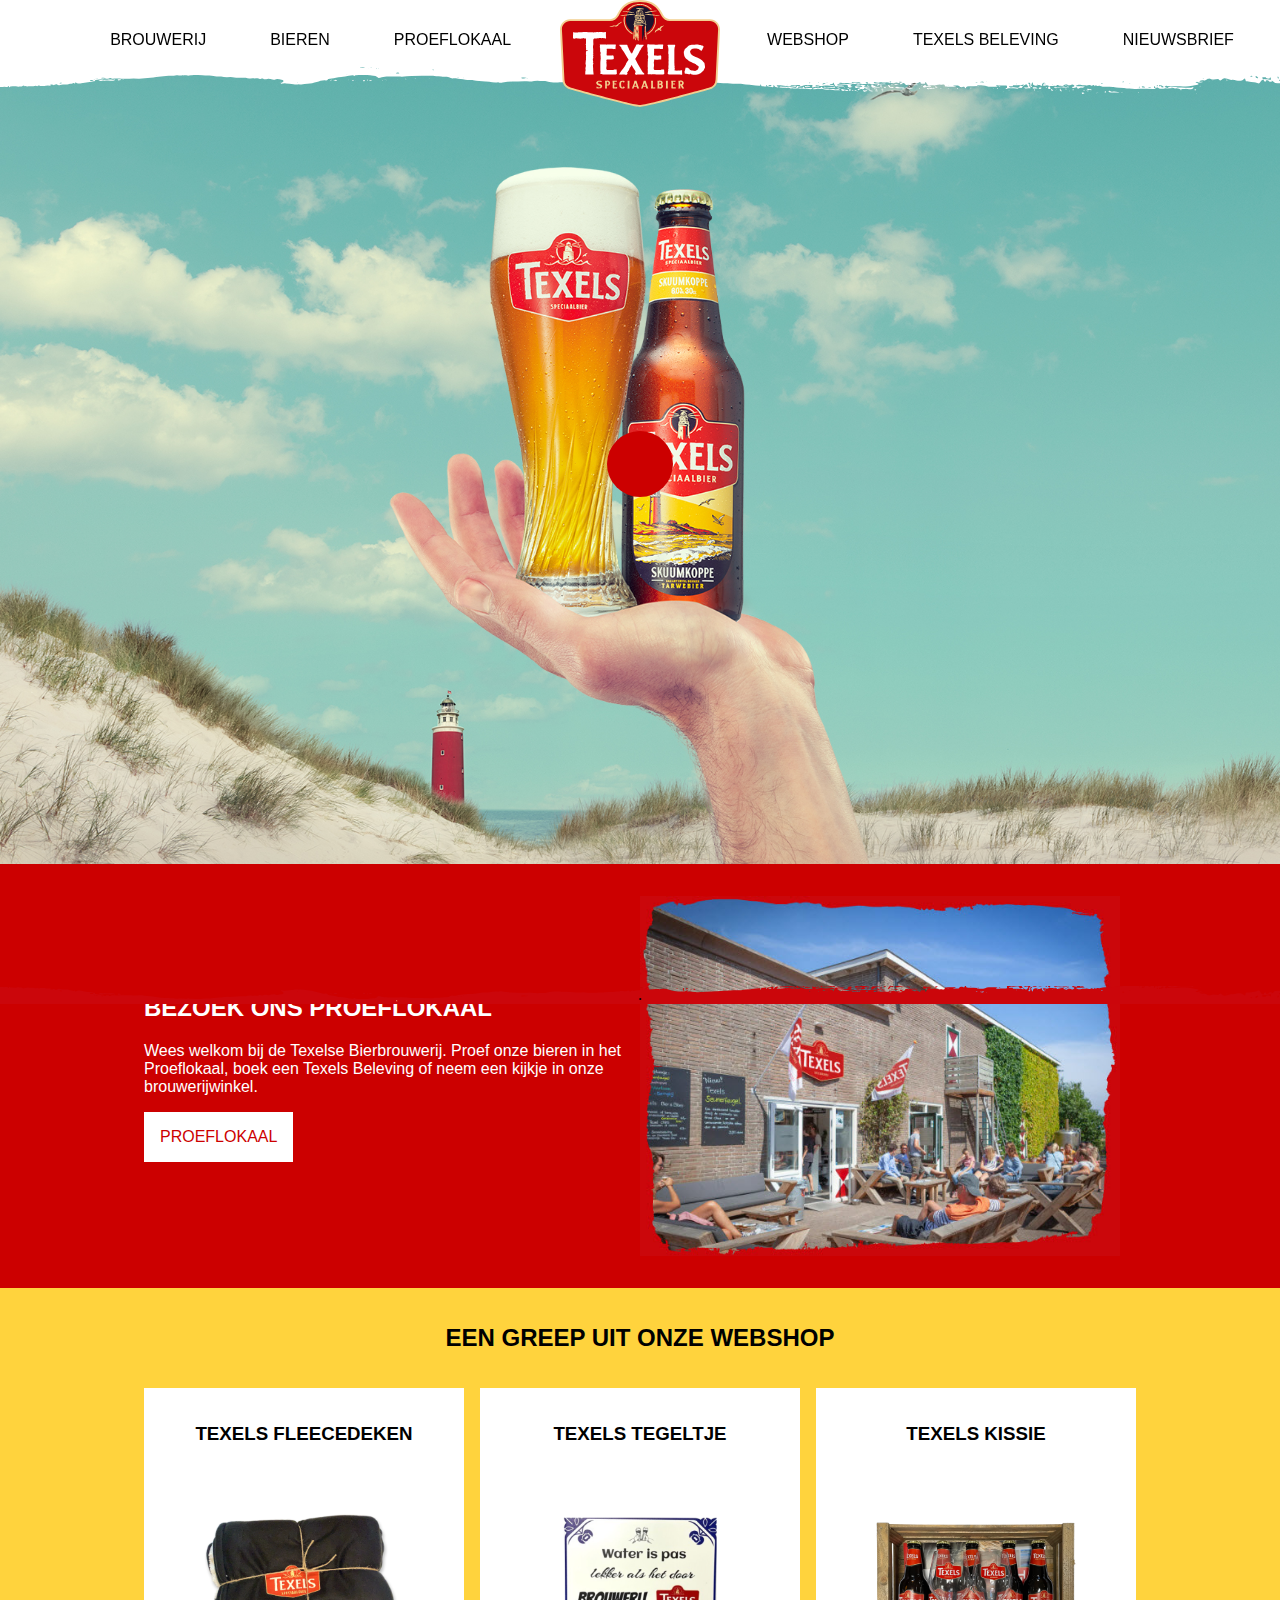
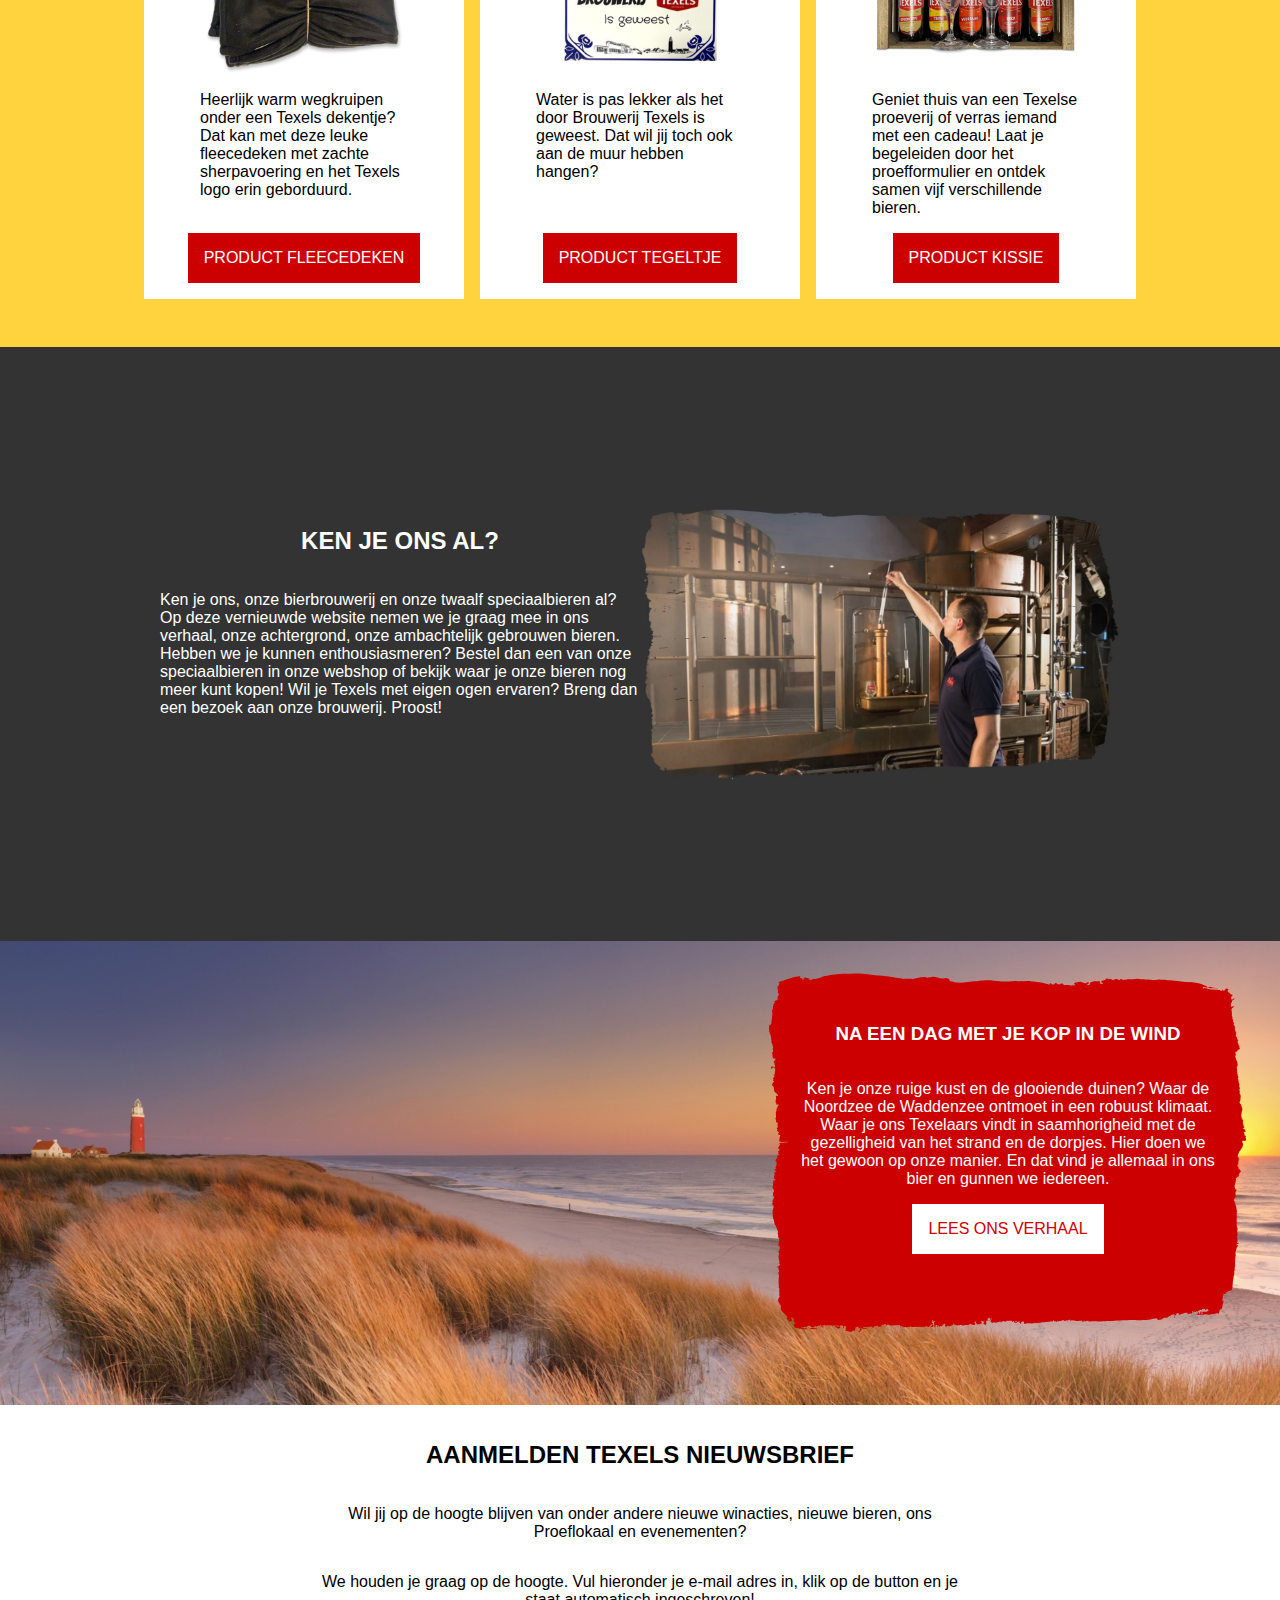
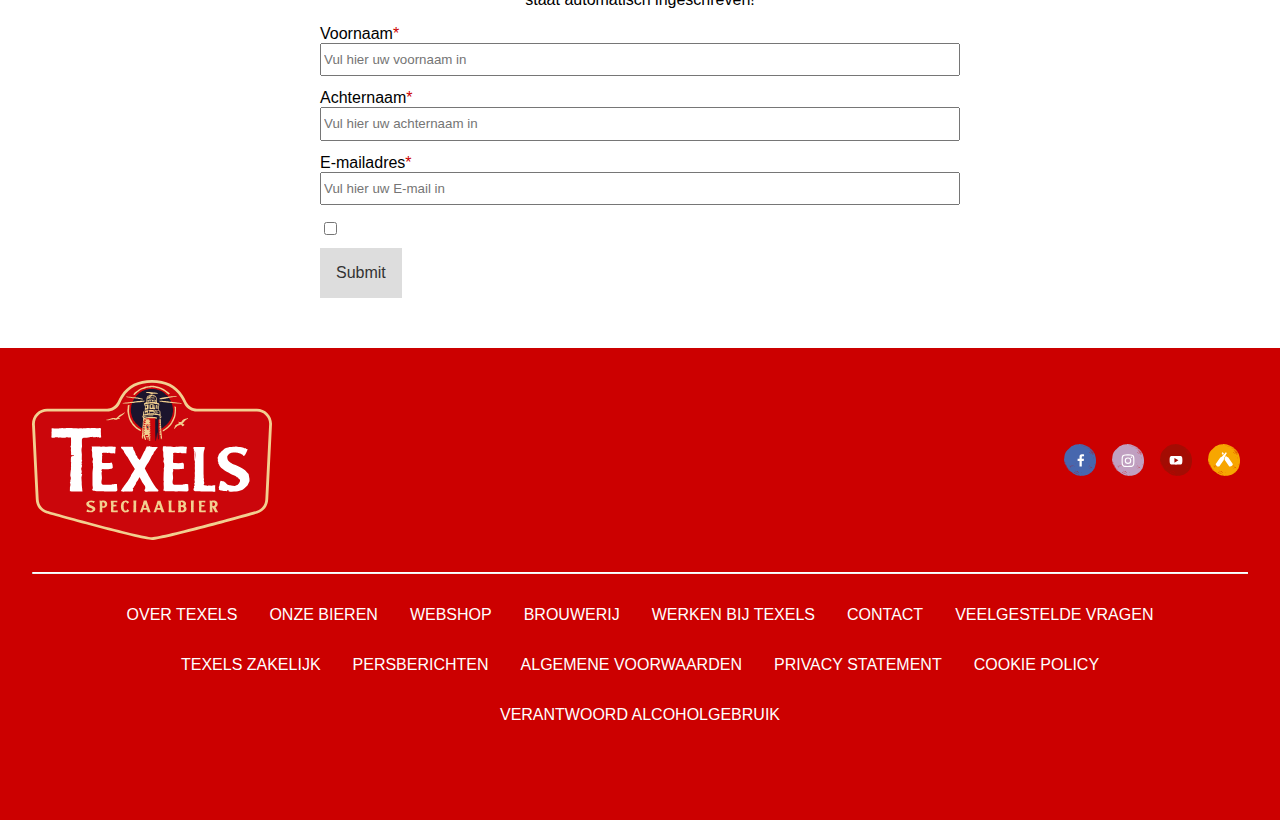
==== commit 4a0ccd6c: "Add files via upload" ====
--- a/index.html
+++ b/index.html
@@ -127,6 +127,7 @@
 				<img src="images/untppd.svg" alt="Untapped icoon"/>
 			</div>
 		</div>
+		<hr>
 		<ul>
 			<li>
 				<a href="#">Over Texels</a>
--- a/styles/style.css
+++ b/styles/style.css
@@ -70,6 +70,7 @@
 
 	/* FOOTER */
 	--footer-plattetekst: var(--color-huisstijl-wit);
+	--divider-kleur: var(--color-huisstijl-wit);
 }
 
 
@@ -316,6 +317,19 @@
 /* PROEFLOKAAL SECTION */
 /***********************/
 
+section:nth-child(2)::before{
+	background-image: url("../images/divider.svg");
+	content: ".";
+    display: block;
+    width: 100%;
+    position: absolute;
+    bottom: -6.5em;
+    left: 0;
+	right: 0;
+    background-position: 50%;
+    z-index: 0;
+}
+
 section:nth-child(2){
 	background-color: var(--color-huisstijl-rood);
 	width: 100%;
@@ -631,6 +645,11 @@
 
 }
 
+footer hr{
+	margin-top: 2em;
+	border-top: 1px solid var(--color-huisstijl-wit);
+}
+
 footer div{
 	display: flex;
 }
@@ -642,6 +661,11 @@
 footer div:nth-child(2) img{
 	max-width: 2em;
 	margin: .5em;
+}
+
+@media (min-width:30em){
+	
+
 }
 
 footer img:nth-of-type(1){
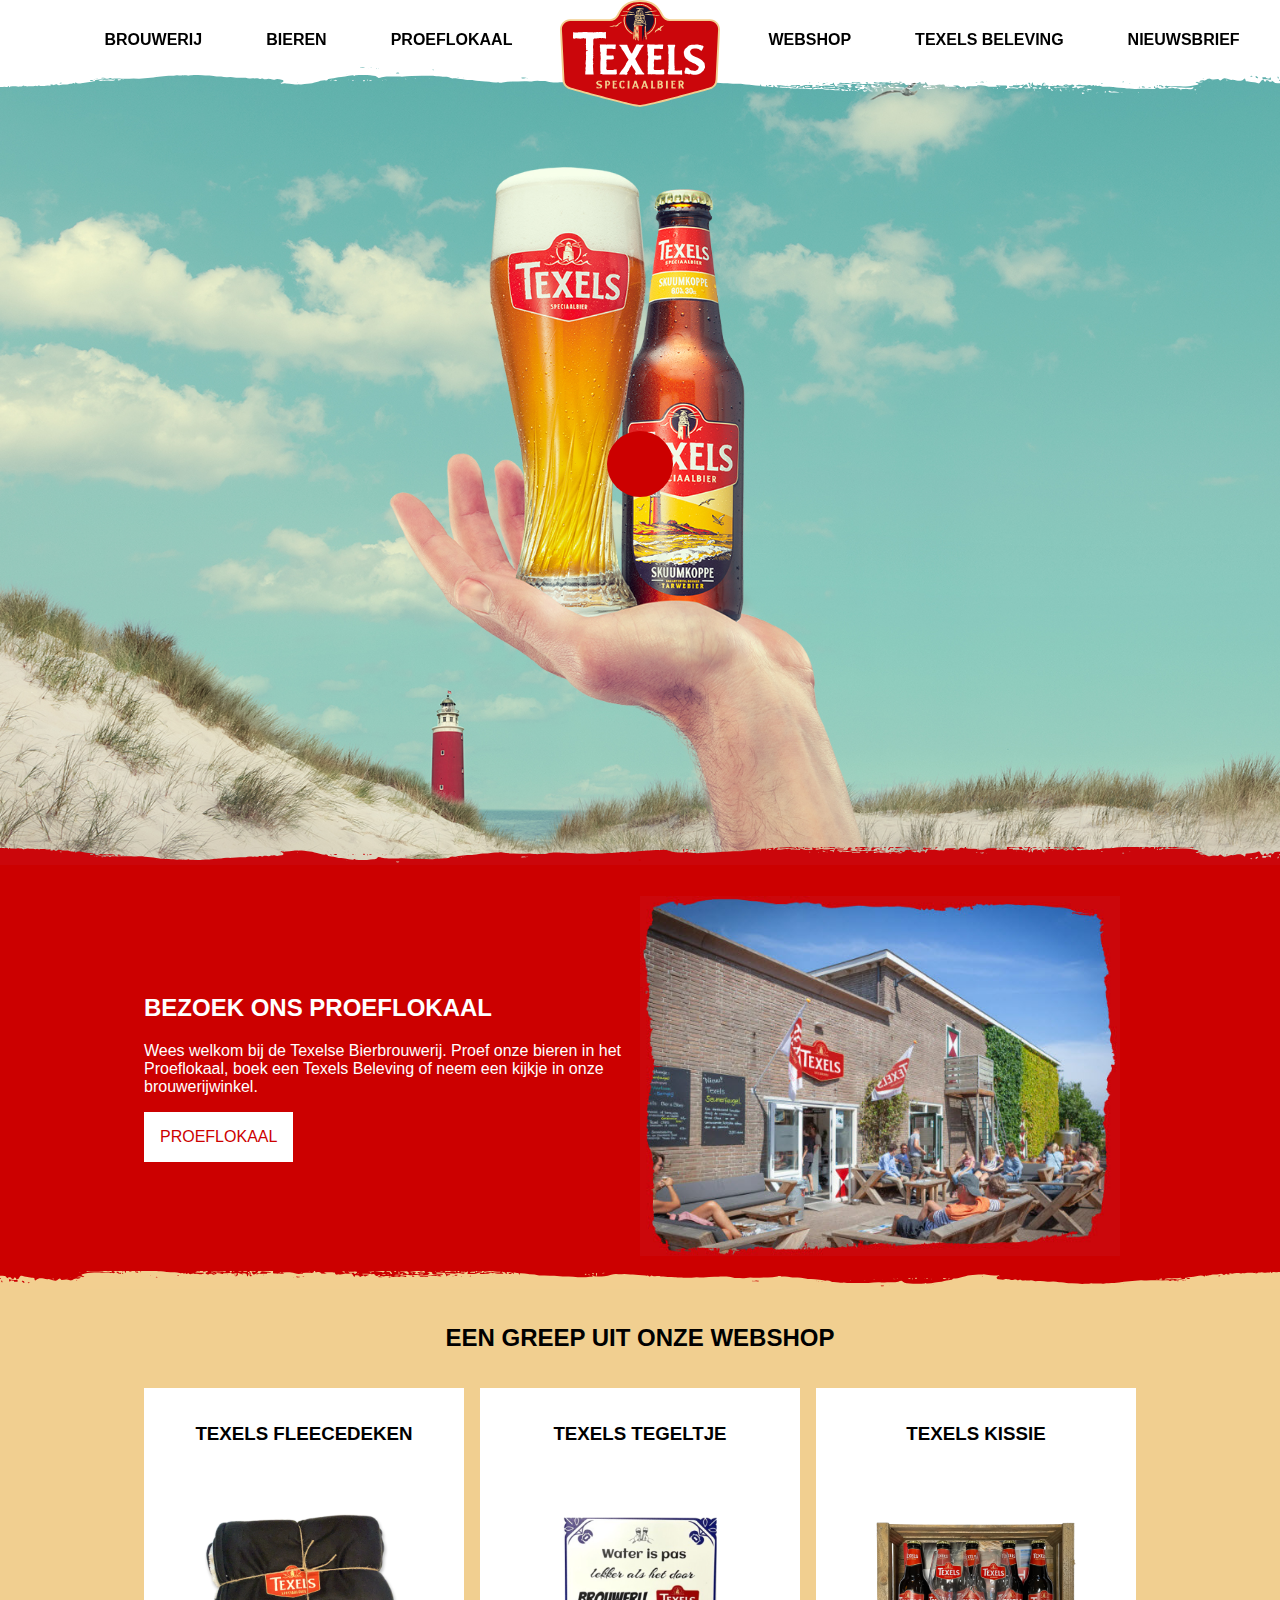
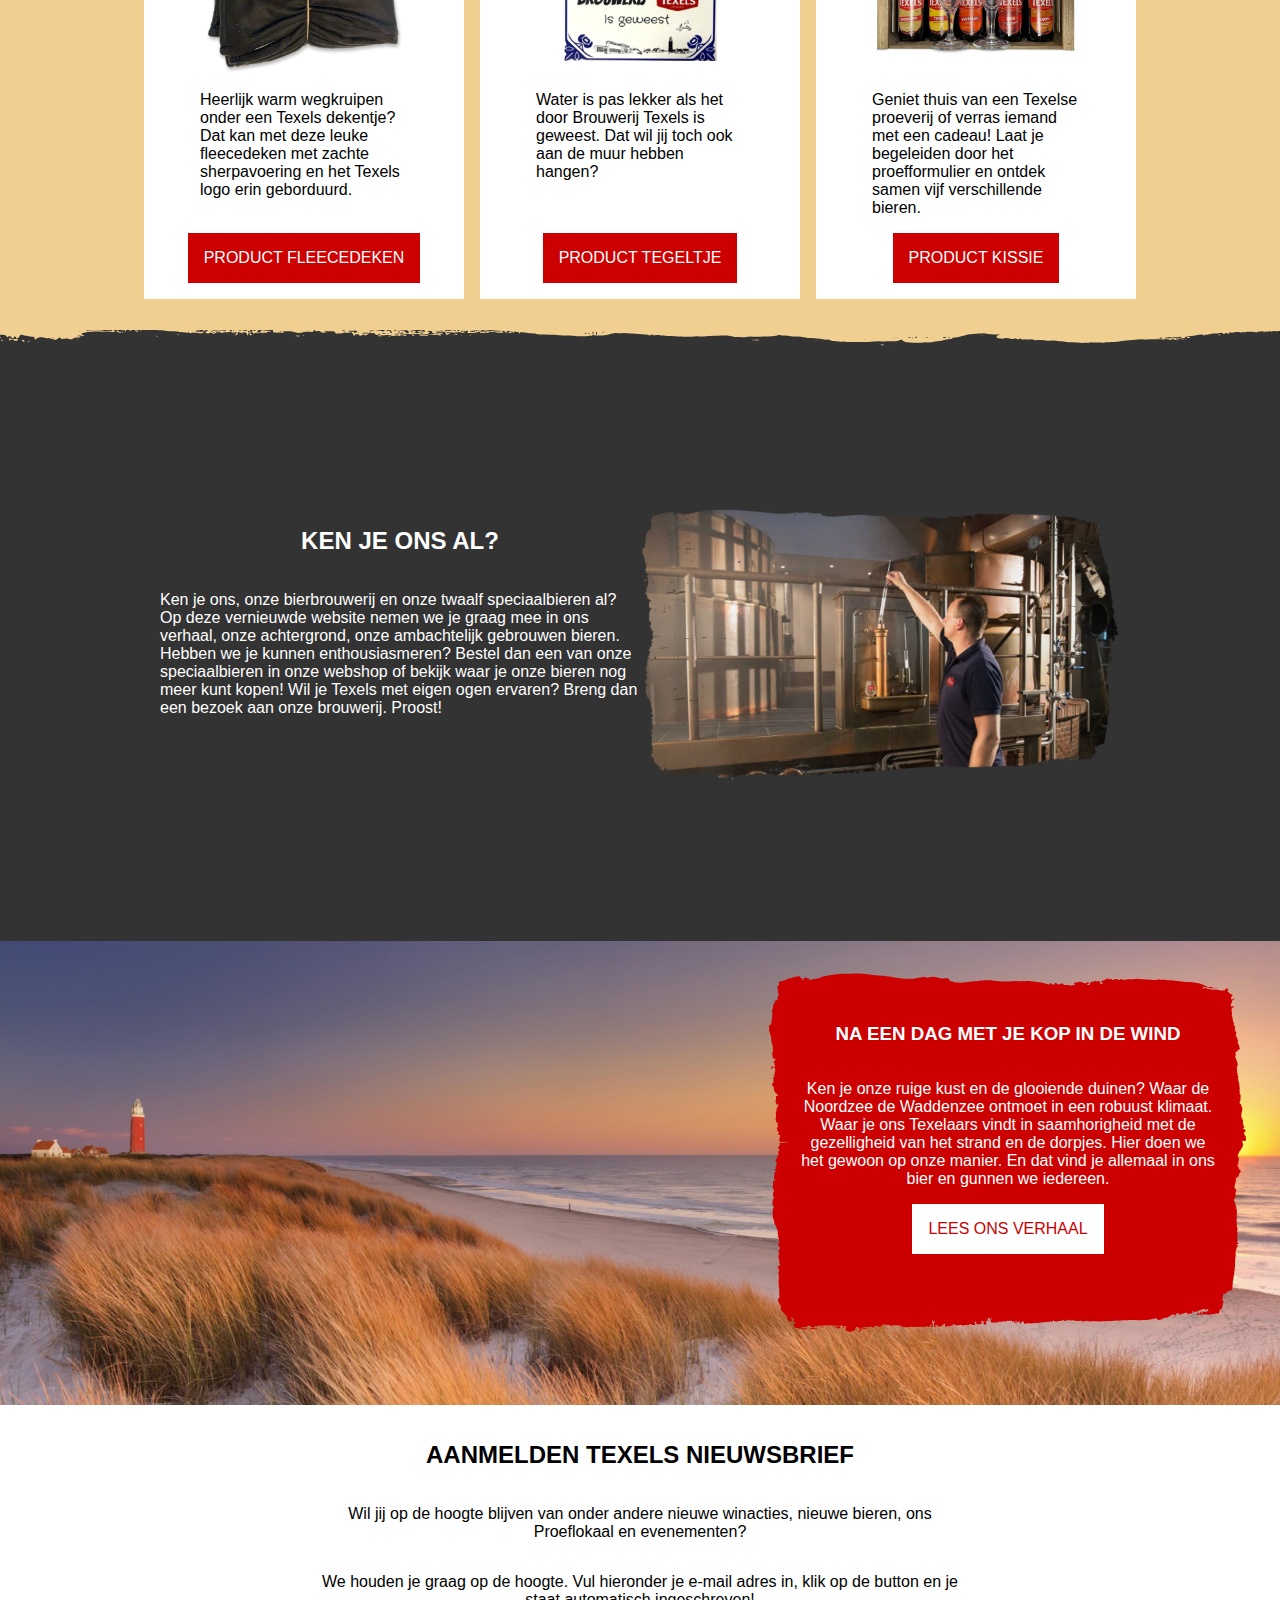
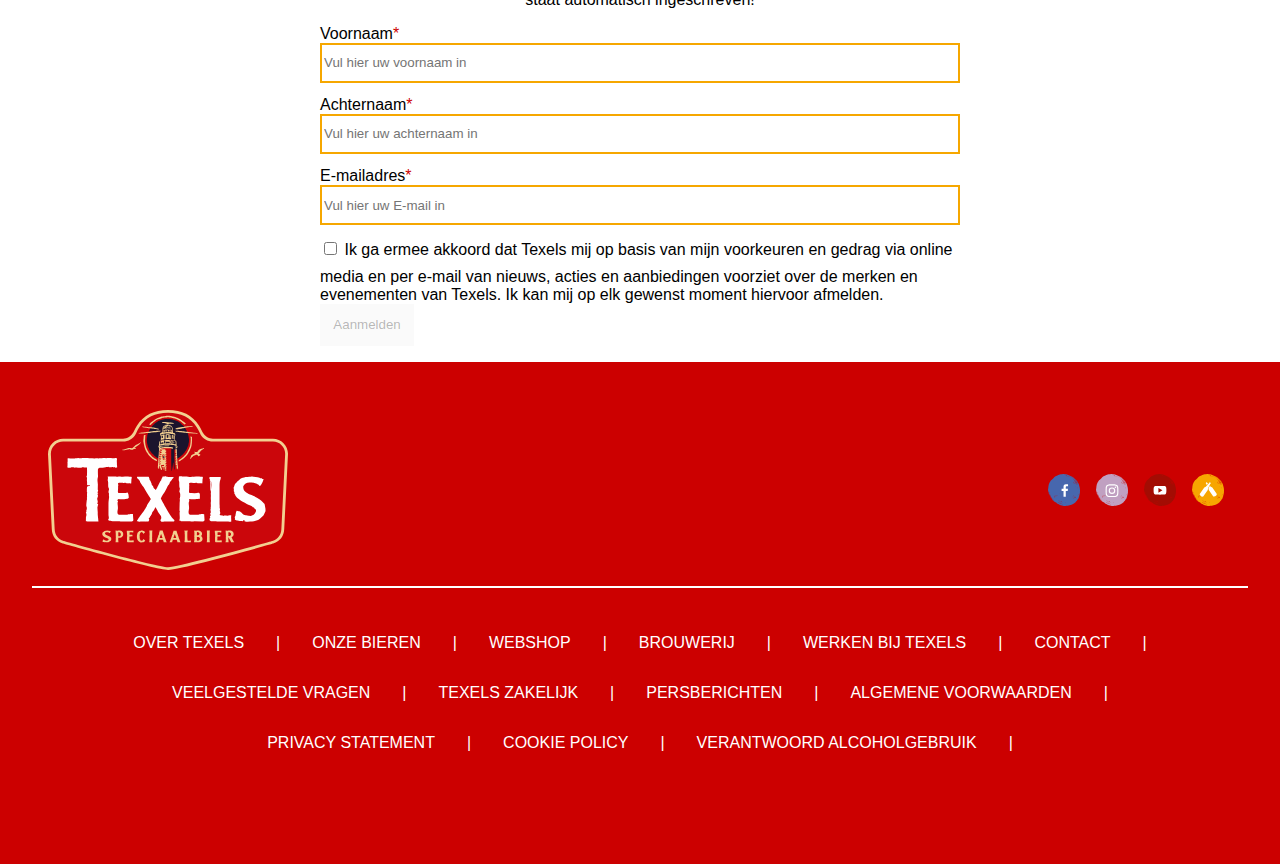
==== commit 383bfec6: "Add files via upload" ====
--- a/index.html
+++ b/index.html
@@ -9,6 +9,7 @@
 	<title>Texels FED2223</title>
 	
 	<link href="styles/style.css" rel="stylesheet">
+	<link href="styles/home.css" rel="stylesheet">
 	<link rel="icon" type="image/svg+xml" href="images/Texels_Logo.svg">
 </head>
 
@@ -97,28 +98,25 @@
 			
 			<form>
 				<label for="Vnaam">Voornaam</label>
-				<input type="text" label="Vnaam" placeholder="Vul hier uw voornaam in">
+				<input type="text" id="Vnaam" placeholder="Vul hier uw voornaam in">
 
 				<label for="Anaam">Achternaam</label>
-				<input type="text" label="Anaam" placeholder="Vul hier uw achternaam in">
+				<input type="text" id="Anaam" placeholder="Vul hier uw achternaam in">
 
 				<label for="Email">E-mailadres</label>
-				<input type="email" label="Email" placeholder="Vul hier uw E-mail in">
+				<input type="email" id="Email" placeholder="Vul hier uw E-mail in">
 
-				<label for="Nieuws"></label>
-				<input type="checkbox" label="Nieuws">
+				<input type="checkbox" id="Nieuws">
+				<label for="Nieuws"> Ik ga ermee akkoord dat Texels mij op basis van mijn voorkeuren en gedrag via online media en per e-mail van nieuws, acties en aanbiedingen voorziet over de merken en evenementen van Texels. Ik kan mij op elk gewenst moment hiervoor afmelden.</label>
 
-				<label for="Aanmelden"></label>
-				<input type="submit" label="Aanmelden">
+				<button disabled>Aanmelden</button>
 			</form>
 		</section>
 	</main>
 
-	<img src=""/>
-
 
 	<footer>
-		<div>
+		<section>
 			<img src="images/Texels_Logo.svg" alt="Logo Texels"/>
 			<div>
 				<img src="images/fb.svg" alt="Facebook icoon"/>
@@ -126,49 +124,51 @@
 				<img src="images/yt.svg" alt="Youtube icoon"/>
 				<img src="images/untppd.svg" alt="Untapped icoon"/>
 			</div>
-		</div>
-		<hr>
-		<ul>
-			<li>
-				<a href="#">Over Texels</a>
-			</li>
-			<li>
-				<a href="bieren.html">Onze bieren</a>
-			</li>
-			<li>
-				<a href="#">Webshop</a>
-			</li>
-			<li>
-				<a href="#">Brouwerij</a>
-			</li>
-			<li>
-				<a href="#">Werken bij Texels</a>
-			</li>
-			<li>
-				<a href="#">Contact</a>
-			</li>
-			<li>
-				<a href="#">Veelgestelde vragen</a>
-			</li>
-			<li>
-				<a href="#">Texels Zakelijk</a>
-			</li>
-			<li>
-				<a href="#">Persberichten</a>
-			</li>
-			<li>
-				<a href="#">Algemene voorwaarden</a>
-			</li>
-			<li>
-				<a href="#">Privacy statement</a>
-			</li>
-			<li>
-				<a href="#">Cookie policy</a>
-			</li>
-			<li>
-				<a href="#">Verantwoord alcoholgebruik</a>
-			</li>
-		</ul>
+		</section>
+
+		<section>
+			<ul>
+				<li>
+					<a href="#">Over Texels</a>
+				</li>
+				<li>
+					<a href="bieren.html">Onze bieren</a>
+				</li>
+				<li>
+					<a href="#">Webshop</a>
+				</li>
+				<li>
+					<a href="#">Brouwerij</a>
+				</li>
+				<li>
+					<a href="#">Werken bij Texels</a>
+				</li>
+				<li>
+					<a href="#">Contact</a>
+				</li>
+				<li>
+					<a href="#">Veelgestelde vragen</a>
+				</li>
+				<li>
+					<a href="#">Texels Zakelijk</a>
+				</li>
+				<li>
+					<a href="#">Persberichten</a>
+				</li>
+				<li>
+					<a href="#">Algemene voorwaarden</a>
+				</li>
+				<li>
+					<a href="#">Privacy statement</a>
+				</li>
+				<li>
+					<a href="#">Cookie policy</a>
+				</li>
+				<li>
+					<a href="#">Verantwoord alcoholgebruik</a>
+				</li>
+			</ul>
+		</section>	
 	</footer>
 
 
--- a/styles/style.css
+++ b/styles/style.css
@@ -9,20 +9,30 @@
 
 
 
-
-
 /*********************/
 /* CUSTOM PROPERTIES */
 /*********************/
 :root {
 	/* HUISSTIJL */
+	--font-h1: "Have Heart, sans-serif";
 	--font-titels: "tgn-soft-round-con", sans-serif;
 	--font-platte_tekst: "TheMix", sans-serif;
 	--color-huisstijl-zwart:rgb(0, 0, 0);
 	--color-huisstijl-grijs:#333333;
 	--color-huisstijl-wit:rgb(255, 255, 255);
 	--color-huisstijl-rood: rgb(204, 0, 0); 
-	--color-huisstijl-geel: rgb(255, 211, 61);
+	--color-huisstijl-geel: rgb(241 207 144);
+	--color-huisstijl-overig: rgb(191 112 47);
+	--color-accent-kleur: rgb(246 167 0);
+
+	/* HEADER */
+	--header-links-kleur: var(--color-huisstijl-zwart);
+	--header-links-kleur-klein: var(--color-huisstijl-wit);
+	--header-achtergrond-kleur: var(--color-huisstijl-wit);
+	--header-achtergrond-kleur-klein: var(--color-huisstijl-grijs);
+
+	/* NAV */
+	--header-hover-tekst-kleur: var(--color-huisstijl-rood);
 
 	/* LINKS */
 	--link-licht: var(--color-huisstijl-wit);
@@ -31,64 +41,44 @@
 	--link-donker-tekst: var(--color-huisstijl-wit);
 	--link-hover: var(--color-huisstijl-zwart);
 	--link-hover-tekst: var(--color-huisstijl-wit);
-	--link-active: var(--color-huisstijl-zwart);
+	--link-active: var(--color-huisstijl-rood);
 	--link-active-tekst: var(--color-huisstijl-wit);
 	--disabled-button-achtergrond-kleur: #ddd;
 	--disabled-button-tekst-kleur: var(--color-huisstijl-grijs);
 
-
-	/* HEADER */
-	--header-links-kleur: var(--color-huisstijl-zwart);
-	--header-links-kleur-klein: var(--color-huisstijl-wit);
-	--header-achtergrond-kleur: var(--color-huisstijl-wit);
-	--header-achtergrond-kleur-klein: var(--color-huisstijl-grijs);
-
-	/* VIDEO SECTION */
-	--button-kleur-videosectie: var(--color-huisstijl-rood);
-	--h2titel-videosectie: var(--color-huisstijl-wit);
-
-	/* PROEFLOKAAL SECTION */
-	--h2titel-proeflokaal: var(--color-huisstijl-wit);
-	--plattetekst-proeflokaal: var(--color-huisstijl-wit);
-
-	/* PRODUCTEN SECTION */
-	--h2titel-producten: var(--color-huisstijl-zwart);
-	--plattetekst-producten: var(--color-huisstijl-zwart);
-	--product-achtergrond: var(--color-huisstijl-wit);
-
-	/* KEN JE ONS SECTION */
-	--kenjeons-achtergrond-kleur: var(--color-huisstijl-grijs);
-	--h2titel-kenjeons: var(--color-huisstijl-wit);
-	--plattetekst-kenjeons: var(--color-huisstijl-wit);
-
-	/* VERHAAL SECTION */
-	--h2titel-verhaal: var(--color-huisstijl-wit);
-	--plattetekst-verhaal: var(--color-huisstijl-wit);
-	--verhaal-achtergrond-kleur: var(--color-huisstijl-rood);
-
-	/* NIEUWSBRIEF SECTION */
-
 	/* FOOTER */
+	--achtergrondkleur-footer: var(--color-huisstijl-rood);
 	--footer-plattetekst: var(--color-huisstijl-wit);
 	--divider-kleur: var(--color-huisstijl-wit);
-}
-
-
-
-
-
-/****************/
+	
+}
+
+
+
+
+
+/************/
 /* ALGEMEEN */
-/****************/
+/************/
 
 body {
   margin: 0;
 }
 
+h1{
+	font-family: var(--font-h1);
+	color: var(--tekstkleur-h1);
+	text-shadow: 0 0 6px#333333;
+	font-size: 2em;
+}
+
+h1, h2, h3, a{
+	text-transform: uppercase;
+	text-align: center;
+}
+
 a, h2, h3{
 	font-family: var(--font-titels);
-	text-transform: uppercase;
-	text-align: center;
 }
 
 p, figcaption{
@@ -103,6 +93,18 @@
 	cursor: pointer;
 }
 
+a{ 
+	transition: 0.3s;
+}
+
+a:active{
+	transform: scale(0.8);
+	transition: 0.3s;
+}
+
+a:focus{
+	outline: 3px dashed var(--color-accent-kleur);
+}
 
 
 
@@ -130,7 +132,7 @@
     left: 0;
     padding-top: 30px;
     background-position: 50%;
-    z-index: 0;
+    z-index: -10;
 }
 
 
@@ -159,13 +161,9 @@
 	background-color: white;
 }
 
-header h1{
-	margin:0;
-}
-
 header nav ul{
 	display: flex;
-	justify-content: space-evenly;
+	justify-content: center;
 	flex-direction: column;
 	transform: translateY(100%);
 	position: fixed;
@@ -182,453 +180,82 @@
 
 header.menuOpen nav ul li a{
 	color: var(--header-links-kleur-klein);
-}
-
-@media (min-width: 75em){
+	font-size: 1.5em;
+	margin-top: 2em;
+}
+
+header nav ul li{
+	display: flex;
+	justify-content: center;
+	text-align: center;
+}
+
+header nav ul li:nth-child(3) {
+	margin-right: 0;
+}
+
+header nav ul li:nth-child(4) {
+	margin-left: 0;
+}
+
+header nav ul li:nth-child(6) {
+	margin-right: 0;
+}
+
+@media (min-width:75em){
+header nav ul li:nth-child(3) {
+	margin-right: 6em;
+}
+
+header nav ul li:nth-child(4) {
+	margin-left: 6em;
+}
+header nav ul li:nth-child(6) {
+	margin-right: -4em;
+}
+}
+
+header nav ul li a{
+	margin-left: 2em;	
+	margin-right: 2em;
+	font-family: var(--font-titels);
+	font-weight: bold;
+	text-decoration: none;
+	color: var(--header-links-kleur);
+	text-align: center;
+}
+
+/* Bron: Sanne */
+@media (min-width:75em) {
+	header nav{
+		position: relative;
+		background-color: transparent;	
+	}
+
+	header nav button{
+		display: none;
+	}
+
 	header nav ul{
 		display: flex;
 		padding-top: 1em;
 		justify-content: center;
 		flex-direction: row;
 		transform: translateY(0%);
-	}
-}
-
-header h1 img{
-	width: 5em;
-	position: fixed;
-	top: 0;
-	left: 50%;
-	right: 50%;
-	transform: translateX(-50%);
-	z-index: 10;
-}
-
-header nav ul li{
-	display: flex;
-	justify-content: center;
-	text-align: center;
-}
-
-header nav ul li:nth-child(3) {
-	margin-right: 0;
-}
-
-header nav ul li:nth-child(4) {
-	margin-left: 0;
-}
-
-header nav ul li:nth-child(6) {
-	margin-right: 0;
-}
-
-@media (min-width:75em){
-header nav ul li:nth-child(3) {
-	margin-right: 6em;
-}
-
-header nav ul li:nth-child(4) {
-	margin-left: 6em;
-}
-header nav ul li:nth-child(6) {
-	margin-right: -4em;
-}
-}
-
-header nav ul li a{
-	margin-left: 2em;	
-	margin-right: 2em;
-	font-family: var(--font-titels);
-	text-decoration: none;
-	color: var(--header-links-kleur);
-	text-align: center;
-}
-
-@media (min-width:75em) {
-	header nav{
-		position: relative;
-		background-color: transparent;	
-	}
-
-	header nav button{
-		display: none;
-	}
-
-	header nav ul{
 		position: relative;
 		background-color: transparent;
 	}
 
 	header.menuOpen nav ul li a{
 		color: var(--header-links-kleur);
-	}
-}
-
-
-
-
-
-
-
-
-
-
-/************/
-/* SECTIONS */
-/************/
-
-section{
-	padding: 1em;
-}
-
-
-
-
-
-/****************/
-/* VIDEO SECTION*/
-/****************/
-
-section:nth-child(1){
-	background-image: url("../images/Achtergrond.jpeg");
-	background-size: cover;
-	background-position: center;
-	background-repeat: no-repeat;
-	height: 50em;
-	width: 100%;
-	display: flex;
-	justify-content: center;
-	align-items: center;	
-}
-
-section:nth-child(1) button{
-	height: 5em;
-	width: 5em;
-	background-color: var(--button-kleur-videosectie);
-	border-radius: 5em;
-	border: none;
-}
-
-
-
-
-
-/***********************/
-/* PROEFLOKAAL SECTION */
-/***********************/
-
-section:nth-child(2)::before{
-	background-image: url("../images/divider.svg");
-	content: ".";
-    display: block;
-    width: 100%;
-    position: absolute;
-    bottom: -6.5em;
-    left: 0;
-	right: 0;
-    background-position: 50%;
-    z-index: 0;
-}
-
-section:nth-child(2){
-	background-color: var(--color-huisstijl-rood);
-	width: 100%;
-	display: flex;
-	justify-content: center;
-	flex-direction: column;
-	text-align: center;
-	
-}
-
-section:nth-child(2) div{
-	display: flex;
-	flex-direction: column;
-	align-items: center;
-	margin-bottom: 1em;
-} 
-
-
-section:nth-child(2) div h2{
-	color: var(--h2titel-proeflokaal);
-}
-
-section:nth-child(2) div p{
-	color: var(--plattetekst-proeflokaal);
-	margin-top: 0;
-	margin-bottom: 1em;
-}
-
-section:nth-child(2) div a{
-	background-color: var(--link-licht);
-	color: var(--link-licht-tekst);
-	padding: 1em;
-	font-family: var(--font-titels);
-	text-decoration: none;
-	margin-top: 1em;
-	width: fit-content;
-}
-
-section:nth-child(2) div a:hover{
-	background-color: var(--link-hover);
-	color: var(--link-hover-tekst);
-}
-
-section:nth-child(2) div a:active{
-	background-color: var(--link-hover);
-	color: var(--link-hover-tekst);
-}
-
-section:nth-child(2) img{
-	width: auto;
-	margin: 1em;
-}
-
-@media (min-width:68em){
-	section:nth-child(2){
-		display: flex;
-		justify-content: center;
-		flex-direction: row;
-		align-items: center;
-	}
-
-	section:nth-child(2) div{
-		display: flex;
-		justify-content: center;
-		align-items: flex-start;
-		text-align: left;
-		width: 30em;
-	}
-	section:nth-child(2) img{
-		width: 30em;
-	}
-
-
-	section:nth-child(2) div a{
-		margin: 0;
-	}
-}
-
-
-
-/*********************/
-/* PRODUCTEN SECTION */
-/*********************/
-section:nth-child(3){
-	background-color: var(--color-huisstijl-geel);
-	width: 100%;
-}
-
-section:nth-child(3) ul{
-	display: flex;
-	justify-content: center;
-	gap:1em;
-	padding:1em;
-	flex-wrap: wrap;
-}
-
-section:nth-child(3) ul li{
-	background-color: var(--product-achtergrond);
-	width: 20em;
-	display: flex;
-	flex-direction: column;
-	align-items: center;
-	padding:1em;
-}	
-
-section:nth-child(3) ul li figure img{
-	width: 100%;
-}
-
-section:nth-child(3) a{
-	background-color: var(--link-donker);
-	color: var(--link-donker-tekst);
-	padding: 1em;
-	font-family: var(--font-titels);
-	text-decoration: none;
-	margin-top:auto;
-}
-
-section:nth-child(3) a:hover{
-	background-color: var(--link-hover);
-	color: var(--link-hover-tekst);
-}
-
-section:nth-child(3) a:active{
-	background-color: var(--link-hover);
-	color: var(--link-hover-tekst);
-}
-
-
-
-
-
-/**********************/
-/* KEN JE ONS SECTION */
-/**********************/
-section:nth-child(4){
-	background-color: var(--kenjeons-achtergrond-kleur);
-	color: var(--h2titel-kenjeons);
-	width: 100%;
-	display: flex;
-	justify-content: center;
-	flex-wrap: wrap;
-	padding-top: 0;
-	padding-bottom: 0;
-}
-
-section:nth-child(4) div{
-	margin: auto;
-	max-width: 30em;
-	display: flex;
-	flex-direction: column;
-	margin: 0;
-	order: 2;
-}
-
-
-section:nth-child(4) img{
-	width: 96%;
-	order: 1;
-}
-
-@media (min-width:62em){
-	section:nth-child(4){
-		padding-top: 10em;
-		padding-bottom: 10em;
-	}
-
-	section:nth-child(4) div{
-		order: 1;
-	}
-
-	section:nth-child(4) img{
-		order: 2;
-		max-width: 30em;
-	}
-}
-
-
-
-
-
-
-
-/*******************/
-/* VERHAAL SECTION */
-/*******************/
-section:nth-child(5){
-	background-image: url("../images/Strand_met_zonsondergang.jpeg");
-	background-size: cover;
-	background-position: center;
-	background-repeat: no-repeat;
-	width: 100%;
-	display: flex;
-	justify-content: right;
-	height: fit-content;
-	padding: 0;
-}
-
-section:nth-child(5) div{
-	background-color: var(--verhaal-achtergrond-kleur);
-	width: 100%;
-	height: 100%;
-	padding: 2em;
-	margin: 0;
-	color: var(--h2titel-verhaal);
-	display: flex;
-	flex-direction: column;
-	align-items: center;
-	text-align: center;
-}
-
-@media (min-width:36em){
-	section:nth-child(5) div{
-		background-color: transparent;
-		background-image: url("../images/verfkwast-box.svg");
-		width: 30em;
-		height: 25em;
-		background-repeat: no-repeat;
-		background-size:contain;
-		margin: 2em;
-	}
-}
-
-section:nth-child(5) a{
-	background-color: var(--link-licht);
-	color: var(--link-licht-tekst);
-	padding: 1em;
-	font-family: var(--font-titels);
-	text-decoration: none;
-}
-
-section:nth-child(5) a:hover{
-	background-color: var(--link-hover);
-	color: var(--link-hover-tekst);
-}
-
-section:nth-child(5) a:active{
-	background-color: var(--link-hover);
-	color: var(--link-hover-tekst);
-}
-
-
-
-
-
-/***********************/
-/* NIEUWSBRIEF SECTION */
-/***********************/
-section:nth-child(6){
-	background-color: var(--color-huisstijl-wit);
-	width: 100%;
-	display: flex;
-	flex-direction: column;
-	align-items: center;
-}
-
-section:nth-child(6) p{
-	text-align: center;
-	max-width: 40em;
-}
-
-section:nth-child(6) form{
-	display: flex;
-	align-items: flex-start;
-	flex-direction: column;
-	font-family: var(--font-platte_tekst);
-	width: 100%;
-}
-
-section:nth-child(6) form input{
-	margin-bottom: 1em;
-}
-
-section:nth-child(6) form input:nth-of-type(5){
-	background-color: var(--disabled-button-achtergrond-kleur);
-	color: var(--disabled-button-tekst-kleur);
-	padding: 1em;
-	font-family: var(--font-titels);
-	font-size: 1em;
-	text-decoration: none;
-	border: none;
-	-webkit-appearance: none;
-}
-
-section:nth-child(6) form input:nth-of-type(-n+3){
-	width: 100%;
-	height: 2.5em;	
-	
-}
-
-section:nth-child(6) form label:nth-of-type(-n+3)::after {
-	content: "*";
-	color: var(--color-huisstijl-rood);
-}
-
-@media (min-width:36em){
-	section:nth-child(6) form{
-	max-width: 40em;
-	}
+		font-size: 1em;
+		margin-top: 0;
+	}
+}
+/* Bron: Sanne */
+nav ul li a:hover{
+	color: var(--header-hover-tekst-kleur);
+	text-decoration: underline;
 }
 
 
@@ -641,54 +268,80 @@
 footer{
 	padding: 2em;
 	padding-bottom: 4em;
-	background-color: var(--color-huisstijl-rood);
-
-}
-
-footer hr{
-	margin-top: 2em;
-	border-top: 1px solid var(--color-huisstijl-wit);
-}
-
-footer div{
-	display: flex;
-}
-
-footer div:nth-child(1){
-	justify-content: space-between;
-}
-
-footer div:nth-child(2) img{
+	background-color: var(--achtergrondkleur-footer);
+}
+
+footer section:nth-of-type(1){
+	display: flex;
+	flex-direction: column;
+	align-items: center;
+}
+
+footer section img:first-child{
+	max-width: 15em;
+}
+
+footer section div{
+	display: flex;
+	justify-content: center;
+	margin-top: 1em;
+}
+
+footer section div img:nth-child(-n+4){
 	max-width: 2em;
 	margin: .5em;
 }
 
-@media (min-width:30em){
-	
-
-}
-
-footer img:nth-of-type(1){
-	max-width: 15em;
-}
-
-footer ul{
+@media (min-width: 36em){
+	footer section:nth-of-type(1){
+		justify-content: space-between;
+		flex-direction: row;
+	}
+
+	footer section div{
+		margin: 0;
+	}
+
+
+}
+
+footer section ul{
 	display: flex;
 	justify-content: center;
 	flex-wrap: wrap;
-	margin-left: -2.5em;
-}
-
-footer ul li{
+	padding-inline-start: 0;
+}
+
+footer section ul li{
 	margin: 1em;
 	
 } 
 
-footer ul li a{
+footer section ul li a{
 	color: var(--footer-plattetekst);
 	text-decoration: none;
 }
 
-footer ul li a:hover{
+footer section ul li a::after{
+	content: "|";
+	margin-left: 2em;
+}
+
+footer section ul li a:hover{
 	text-decoration: underline;
-}+}
+
+footer section:nth-of-type(1):after{
+    content: "";
+    height: 2px;
+    width: 100%;
+    background-color: var(--divider-kleur);
+    position: absolute;
+    top: 100%;
+    left: 50%;
+    transform: translateX(-50%);
+}
+
+/* font-size: clamp(1.5em, 6vw, 2em);*/
+/* minimale maat, flexibele maat, grootste maat */
+
--- a/styles/home.css
+++ b/styles/home.css
@@ -0,0 +1,455 @@
+/*********************/
+/* CUSTOM PROPERTIES */
+/*********************/
+
+:root {
+	/* VIDEO SECTION */
+	--button-kleur-videosectie: var(--color-huisstijl-rood);
+	--h2titel-videosectie: var(--color-huisstijl-wit);
+
+	/* PROEFLOKAAL SECTION */
+	--h2titel-proeflokaal: var(--color-huisstijl-wit);
+	--plattetekst-proeflokaal: var(--color-huisstijl-wit);
+
+	/* PRODUCTEN SECTION */
+	--h2titel-producten: var(--color-huisstijl-zwart);
+	--plattetekst-producten: var(--color-huisstijl-zwart);
+	--product-achtergrond: var(--color-huisstijl-wit);
+
+	/* KEN JE ONS SECTION */
+	--kenjeons-achtergrond-kleur: var(--color-huisstijl-grijs);
+	--h2titel-kenjeons: var(--color-huisstijl-wit);
+	--plattetekst-kenjeons: var(--color-huisstijl-wit);
+
+	/* VERHAAL SECTION */
+	--h2titel-verhaal: var(--color-huisstijl-wit);
+	--plattetekst-verhaal: var(--color-huisstijl-wit);
+	--verhaal-achtergrond-kleur: var(--color-huisstijl-rood);
+
+	/* NIEUWSBRIEF SECTION */
+	--outline-form-kleur: var(--color-accent-kleur); 
+}
+
+
+
+
+
+
+/**********/
+/* HEADER */
+/**********/
+
+header h1 img{
+	width: 5em;
+	position: fixed;
+	top: 0;
+	left: 50%;
+	right: 50%;
+	transform: translateX(-50%);
+	z-index: 10;
+}
+
+header h1{
+	margin:0;
+}
+
+
+
+
+
+/************/
+/* SECTIONS */
+/************/
+
+section{
+	padding: 1em;
+	position: relative;
+}
+
+
+
+
+
+/****************/
+/* VIDEO SECTION*/
+/****************/
+
+main section:nth-child(1){
+	background-image: url("../images/Achtergrond.jpeg");
+	background-size: cover;
+	background-position: center;
+	background-repeat: no-repeat;
+	height: 50em;
+	width: 100%;
+	display: flex;
+	justify-content: center;
+	align-items: center;	
+}
+
+main section:nth-child(1) button{
+	height: 5em;
+	width: 5em;
+	background-color: var(--button-kleur-videosectie);
+	border-radius: 5em;
+	border: none;
+}
+
+
+
+
+
+/***********************/
+/* PROEFLOKAAL SECTION */
+/***********************/
+
+main section:nth-child(2){
+	background-color: var(--color-huisstijl-rood);
+	width: 100%;
+	display: flex;
+	justify-content: center;
+	flex-direction: column;
+	text-align: center;
+}
+
+main section:nth-child(2) div{
+	display: flex;
+	flex-direction: column;
+	align-items: center;
+	margin-bottom: 1em;
+} 
+
+main section:nth-child(2)::before{
+	background-image: url("../images/divider.svg");
+	content: ".";
+    display: block;
+    width: 100%;
+    position: absolute;
+    bottom: calc(100% - 0.5px);
+    left: 0;
+	right: 0;
+    background-position: 50%;
+    z-index: 0;
+	color: var(--color-huisstijl-rood);
+}
+
+main section:nth-child(2) div h2{
+	color: var(--h2titel-proeflokaal);
+}
+
+main section:nth-child(2) div p{
+	color: var(--plattetekst-proeflokaal);
+	margin-top: 0;
+	margin-bottom: 1em;
+}
+
+main section:nth-child(2) div a{
+	background-color: var(--link-licht);
+	color: var(--link-licht-tekst);
+	padding: 1em;
+	font-family: var(--font-titels);
+	text-decoration: none;
+	margin-top: 1em;
+	width: fit-content;
+}
+
+main section:nth-child(2) div a:hover{
+	background-color: var(--link-hover);
+	color: var(--link-hover-tekst);
+}
+
+
+main section:nth-child(2) img{
+	width: auto;
+	margin: 1em;
+}
+
+@media (min-width:68em){
+	main section:nth-child(2){
+		display: flex;
+		justify-content: center;
+		flex-direction: row;
+		align-items: center;
+	}
+
+	main section:nth-child(2) div{
+		display: flex;
+		justify-content: center;
+		align-items: flex-start;
+		text-align: left;
+		width: 30em;
+	}
+	main section:nth-child(2) img{
+		width: 30em;
+	}
+
+
+	main section:nth-child(2) div a{
+		margin: 0;
+	}
+}
+
+
+
+
+
+/*********************/
+/* PRODUCTEN SECTION */
+/*********************/
+
+main section:nth-child(3)::before{
+	background-image: url("../images/divider-gold-up.svg");
+	content: ".";
+    display: block;
+    width: 100%;
+    position: absolute;
+    bottom: calc(100% - 0.5px);
+    left: 0;
+	right: 0;
+    background-position: 50%;
+    z-index: 0;
+	color: var(--color-huisstijl-geel);
+}
+
+main section:nth-child(3){
+	background-color: var(--color-huisstijl-geel);
+	width: 100%;
+}
+
+main section:nth-child(3) ul{
+	display: flex;
+	justify-content: center;
+	gap:1em;
+	padding:1em;
+	flex-wrap: wrap;
+}
+
+main section:nth-child(3) ul li{
+	background-color: var(--product-achtergrond);
+	width: 20em;
+	display: flex;
+	flex-direction: column;
+	align-items: center;
+	padding:1em;
+}	
+
+main section:nth-child(3) ul li figure img{
+	width: 100%;
+}
+
+main section:nth-child(3) a{
+	background-color: var(--link-donker);
+	color: var(--link-donker-tekst);
+	padding: 1em;
+	font-family: var(--font-titels);
+	text-decoration: none;
+	margin-top:auto;
+}
+
+main section:nth-child(3) a:hover{
+	background-color: var(--link-hover);
+	color: var(--link-hover-tekst);
+}
+
+
+
+
+
+
+/**********************/
+/* KEN JE ONS SECTION */
+/**********************/
+
+main section:nth-child(4)::before{
+	background-image: url("../images/divider-black-up.svg");
+	content: ".";
+    display: block;
+    width: 100%;
+    position: absolute;
+    bottom: calc(100% - 0.5px);
+    left: 0;
+	right: 0;
+    background-position: 50%;
+    z-index: 0;
+	color: var(--color-huisstijl-grijs);
+}
+
+main section:nth-child(4){
+	background-color: var(--kenjeons-achtergrond-kleur);
+	color: var(--h2titel-kenjeons);
+	width: 100%;
+	display: flex;
+	justify-content: center;
+	flex-wrap: wrap;
+	padding-top: 0;
+	padding-bottom: 0;
+}
+
+main section:nth-child(4) div{
+	margin: auto;
+	max-width: 30em;
+	display: flex;
+	flex-direction: column;
+	margin: 0;
+	order: 2;
+}
+
+
+main section:nth-child(4) img{
+	width: 96%;
+	order: 1;
+}
+
+@media (min-width:62em){
+	main section:nth-child(4){
+		padding-top: 10em;
+		padding-bottom: 10em;
+	}
+
+	main section:nth-child(4) div{
+		order: 1;
+	}
+
+	main section:nth-child(4) img{
+		order: 2;
+		max-width: 30em;
+	}
+}
+
+
+
+
+
+/*******************/
+/* VERHAAL SECTION */
+/*******************/
+
+main section:nth-child(5){
+	background-image: url("../images/Strand_met_zonsondergang.jpeg");
+	background-size: cover;
+	background-position: center;
+	background-repeat: no-repeat;
+	width: 100%;
+	display: flex;
+	justify-content: right;
+	height: fit-content;
+	padding: 0;
+}
+
+main section:nth-child(5) div{
+	background-color: var(--verhaal-achtergrond-kleur);
+	width: 100%;
+	height: 100%;
+	padding: 2em;
+	margin: 0;
+	color: var(--h2titel-verhaal);
+	display: flex;
+	flex-direction: column;
+	align-items: center;
+	text-align: center;
+}
+
+@media (min-width:36em){
+	main section:nth-child(5) div{
+		background-color: transparent;
+		background-image: url("../images/verfkwast-box.svg");
+		width: 30em;
+		height: 25em;
+		background-repeat: no-repeat;
+		background-size:contain;
+		margin: 2em;
+	}
+}
+
+main section:nth-child(5) a{
+	background-color: var(--link-licht);
+	color: var(--link-licht-tekst);
+	padding: 1em;
+	font-family: var(--font-titels);
+	text-decoration: none;
+}
+
+main section:nth-child(5) a:hover{
+	background-color: var(--link-hover);
+	color: var(--link-hover-tekst);
+}
+
+
+
+
+
+
+/***********************/
+/* NIEUWSBRIEF SECTION */
+/***********************/
+
+main section:nth-child(6){
+	background-color: var(--color-huisstijl-wit);
+	width: 100%;
+	display: flex;
+	flex-direction: column;
+	align-items: center;
+}
+
+main section:nth-child(6) button{
+	padding: 1em;
+	font-family: var(--font-titels);
+	text-decoration: none;
+	border: none;
+	display: block;
+}
+
+main section:nth-child(6) button[disabled]{
+	padding: 1em;
+	font-family: var(--font-titels);
+	text-decoration: none;
+	border: none;
+}
+
+.enabled{
+	background-color: var(--link-active);
+	color: var(--link-active-tekst);
+}
+
+main section:nth-child(6) p{
+	text-align: center;
+	max-width: 40em;
+}
+
+main section:nth-child(6) form{
+
+	font-family: var(--font-platte_tekst);
+	width: 100%;
+}
+
+main section:nth-child(6) form input{
+	margin-bottom: 1em;
+}
+
+main section:nth-child(6) form input:nth-of-type(5){
+	background-color: var(--disabled-button-achtergrond-kleur);
+	color: var(--disabled-button-tekst-kleur);
+	padding: 1em;
+	font-family: var(--font-titels);
+	font-size: 1em;
+	text-decoration: none;
+	border: none;
+	-webkit-appearance: none;
+}
+
+main section:nth-child(6) form input:nth-of-type(-n+3){
+	width: 100%;
+	height: 3em;	
+	border: solid 2px var(--color-accent-kleur);
+}
+
+main section:nth-child(6) form label:nth-of-type(-n+3)::after {
+	content: "*";
+	color: var(--color-huisstijl-rood);
+}
+
+@media (min-width:36em){
+	main section:nth-child(6) form{
+	max-width: 40em;
+	}
+}
+
